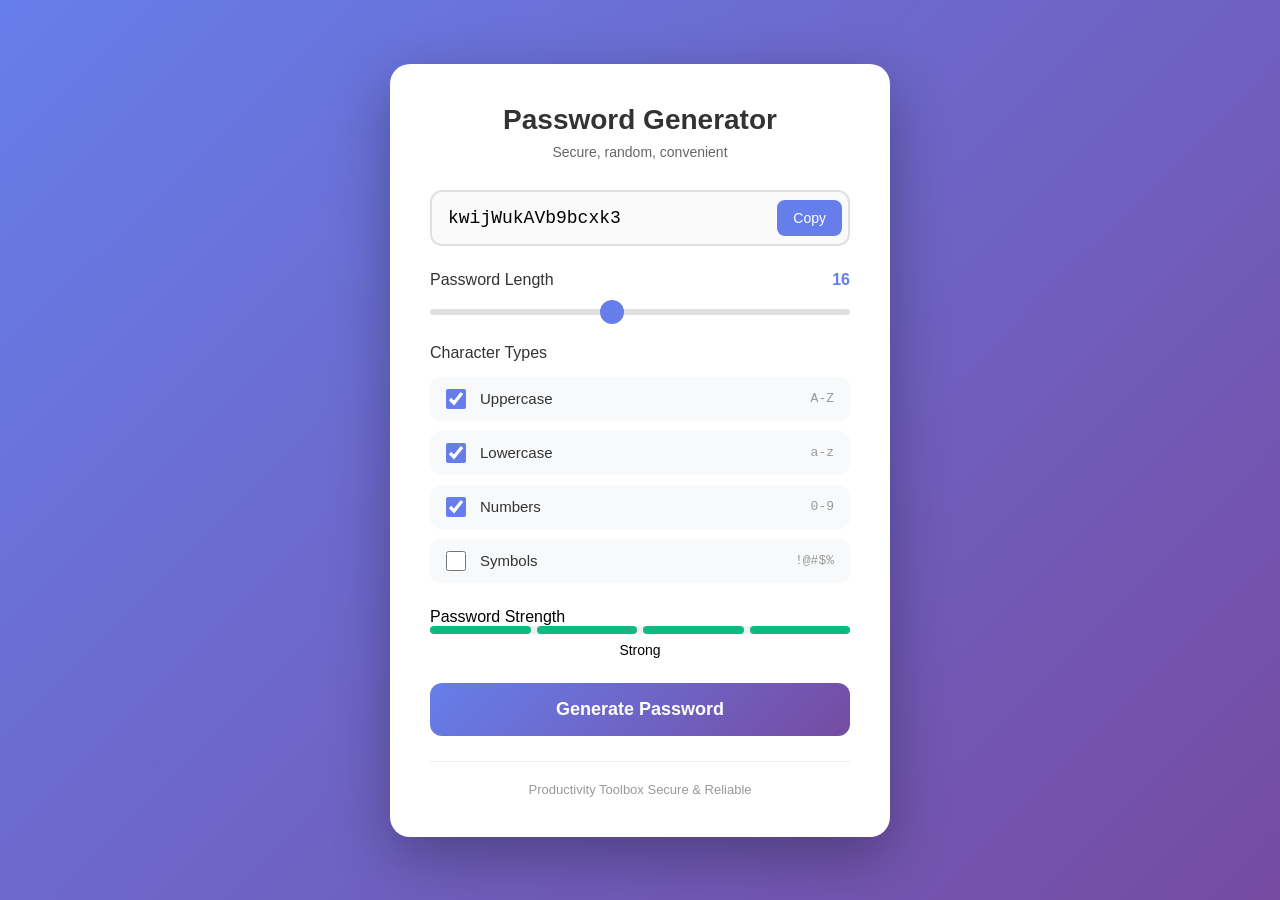
==== index.html @ a3d535d5 "fix: ????????????" ====
<!DOCTYPE html>
<html lang="en">
<head>
    <meta charset="UTF-8">
    <meta name="viewport" content="width=device-width, initial-scale=1.0">
    <title>Password Generator</title>
    <style>
        * { margin: 0; padding: 0; box-sizing: border-box; }
        body { font-family: -apple-system, BlinkMacSystemFont, 'Segoe UI', Roboto, sans-serif; background: linear-gradient(135deg, #667eea 0%, #764ba2 100%); min-height: 100vh; display: flex; justify-content: center; align-items: center; padding: 20px; }
        .container { background: #fff; border-radius: 20px; box-shadow: 0 20px 60px rgba(0,0,0,0.3); padding: 40px; width: 100%; max-width: 500px; }
        .header { text-align: center; margin-bottom: 30px; }
        .header h1 { color: #333; font-size: 28px; font-weight: 600; margin-bottom: 8px; }
        .header p { color: #666; font-size: 14px; }
        .password-display { position: relative; margin-bottom: 25px; }
        .password-input { width: 100%; padding: 16px 60px 16px 16px; font-size: 18px; font-family: 'Courier New', monospace; border: 2px solid #e0e0e0; border-radius: 12px; outline: none; transition: border-color 0.3s; background: #fafafa; }
        .password-input:focus { border-color: #667eea; }
        .copy-btn { position: absolute; right: 8px; top: 50%; transform: translateY(-50%); background: #667eea; color: white; border: none; padding: 10px 16px; border-radius: 8px; cursor: pointer; font-size: 14px; font-weight: 500; transition: background 0.3s; }
        .copy-btn:hover { background: #5a6fd6; }
        .copy-btn.copied { background: #10b981; }
        .length-control { margin-bottom: 25px; }
        .length-label { display: flex; justify-content: space-between; margin-bottom: 12px; color: #333; font-size: 16px; font-weight: 500; }
        .length-value { color: #667eea; font-weight: 600; }
        input[type="range"] { width: 100%; height: 6px; -webkit-appearance: none; appearance: none; background: #e0e0e0; border-radius: 3px; }
        input[type="range"]::-webkit-slider-thumb { -webkit-appearance: none; width: 24px; height: 24px; background: #667eea; border-radius: 50%; cursor: pointer; }
        .options { margin-bottom: 25px; }
        .options-title { color: #333; font-size: 16px; font-weight: 500; margin-bottom: 15px; }
        .option-item { display: flex; align-items: center; padding: 12px 16px; background: #f8f9fa; border-radius: 10px; margin-bottom: 10px; }
        input[type="checkbox"] { width: 20px; height: 20px; accent-color: #667eea; margin-right: 14px; }
        .option-label { color: #333; font-size: 15px; }
        .option-sample { margin-left: auto; color: #999; font-size: 13px; font-family: 'Courier New', monospace; }
        .strength-indicator { margin-bottom: 25px; }
        .strength-bar { display: flex; gap: 6px; height: 8px; background: #f0f0f0; border-radius: 4px; }
        .strength-segment { flex: 1; border-radius: 4px; }
        .strength-segment.weak { background: #ef4444; }
        .strength-segment.medium { background: #f59e0b; }
        .strength-segment.strong { background: #10b981; }
        .strength-text { margin-top: 8px; font-size: 14px; font-weight: 500; text-align: center; }
        .generate-btn { width: 100%; background: linear-gradient(135deg, #667eea 0%, #764ba2 100%); color: white; border: none; padding: 16px; border-radius: 12px; font-size: 18px; font-weight: 600; cursor: pointer; }
        .footer { text-align: center; margin-top: 25px; padding-top: 20px; border-top: 1px solid #eee; color: #999; font-size: 13px; }
    </style>
</head>
<body>
    <div class="container">
        <div class="header"><h1>Password Generator</h1><p>Secure, random, convenient</p></div>
        <div class="password-display"><input type="text" id="passwordOutput" class="password-input" readonly><button id="copyBtn" class="copy-btn">Copy</button></div>
        <div class="length-control"><div class="length-label"><span>Password Length</span><span class="length-value" id="lengthValue">16</span></div><input type="range" id="lengthSlider" min="4" max="32" value="16"></div>
        <div class="options"><div class="options-title">Character Types</div><label class="option-item"><input type="checkbox" id="uppercase" checked><span class="option-label">Uppercase</span><span class="option-sample">A-Z</span></label><label class="option-item"><input type="checkbox" id="lowercase" checked><span class="option-label">Lowercase</span><span class="option-sample">a-z</span></label><label class="option-item"><input type="checkbox" id="numbers" checked><span class="option-label">Numbers</span><span class="option-sample">0-9</span></label><label class="option-item"><input type="checkbox" id="symbols"><span class="option-label">Symbols</span><span class="option-sample">!@#$%</span></label></div>
        <div class="strength-indicator"><span class="strength-label">Password Strength</span><div class="strength-bar"><div class="strength-segment" id="segment1"></div><div class="strength-segment" id="segment2"></div><div class="strength-segment" id="segment3"></div><div class="strength-segment" id="segment4"></div></div><div class="strength-text" id="strengthText">Generate first</div></div>
        <button id="generateBtn" class="generate-btn">Generate Password</button>
        <div class="footer">Productivity Toolbox  Secure & Reliable</div>
    </div>
    <script>
        const output = document.getElementById('passwordOutput');
        const copyBtn = document.getElementById('copyBtn');
        const slider = document.getElementById('lengthSlider');
        const lengthValue = document.getElementById('lengthValue');
        const generateBtn = document.getElementById('generateBtn');
        const uppercase = document.getElementById('uppercase');
        const lowercase = document.getElementById('lowercase');
        const numbers = document.getElementById('numbers');
        const symbols = document.getElementById('symbols');
        const segments = document.querySelectorAll('.strength-segment');
        const strengthText = document.getElementById('strengthText');
        const charsets = { uppercase: 'ABCDEFGHIJKLMNOPQRSTUVWXYZ', lowercase: 'abcdefghijklmnopqrstuvwxyz', numbers: '0123456789', symbols: '!@#$%^&*()_+-=[]{}|;:,.<>?' };
        slider.addEventListener('input', () => lengthValue.textContent = slider.value);
        function generate() {
            const len = parseInt(slider.value);
            let charset = '';
            if (uppercase.checked) charset += charsets.uppercase;
            if (lowercase.checked) charset += charsets.lowercase;
            if (numbers.checked) charset += charsets.numbers;
            if (symbols.checked) charset += charsets.symbols;
            if (!charset) { alert('Select at least one character type'); return; }
            let password = '';
            const array = new Uint32Array(len);
            crypto.getRandomValues(array);
            for (let i = 0; i < len; i++) password += charset[array[i] % charset.length];
            output.value = password;
            updateStrength(password);
        }
        function updateStrength(pwd) {
            let score = 0;
            if (pwd.length >= 8) score++;
            if (pwd.length >= 12) score++;
            if (pwd.length >= 16) score++;
            if (/[a-z]/.test(pwd)) score++;
            if (/[A-Z]/.test(pwd)) score++;
            if (/[0-9]/.test(pwd)) score++;
            if (/[^a-zA-Z0-9]/.test(pwd)) score++;
            const level = score <= 2 ? 'weak' : score <= 4 ? 'medium' : 'strong';
            const text = level.charAt(0).toUpperCase() + level.slice(1);
            segments.forEach((s, i) => { s.className = 'strength-segment'; if ((level === 'weak' && i < 1) || (level === 'medium' && i < 2) || (level === 'strong' && i < 4)) s.classList.add(level); });
            strengthText.textContent = text;
            strengthText.className = `strength-text ${level}`;
        }
        async function copy() {
            if (!output.value) { alert('Generate a password first'); return; }
            try { await navigator.clipboard.writeText(output.value); copyBtn.textContent = 'Copied!'; copyBtn.classList.add('copied'); setTimeout(() => { copyBtn.textContent = 'Copy'; copyBtn.classList.remove('copied'); }, 2000); }
            catch { alert('Copy failed'); }
        }
        generateBtn.addEventListener('click', generate);
        copyBtn.addEventListener('click', copy);
        generate();
    </script>
</body>
</html>
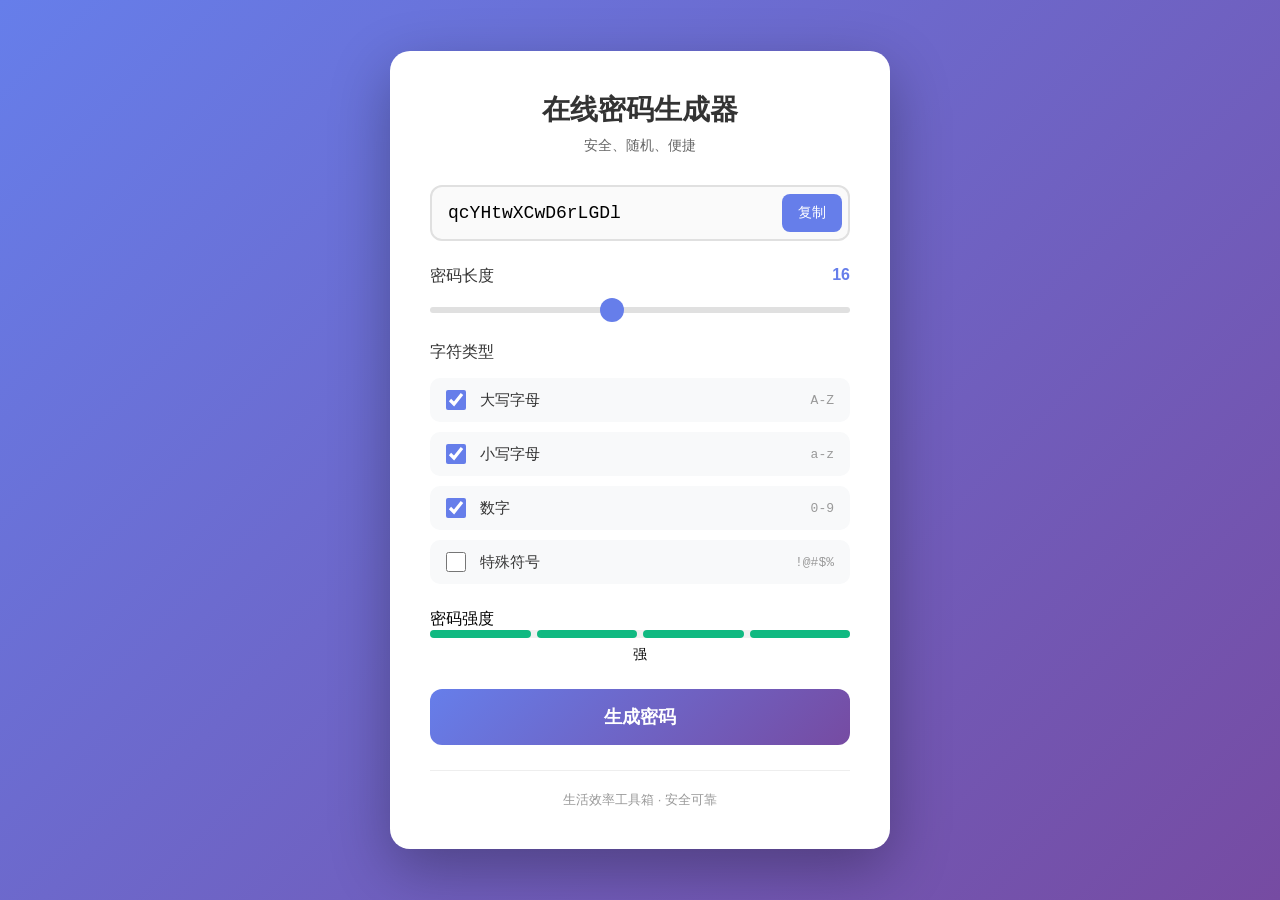
==== commit 3defbf3e: "chore: ????" ====
--- a/index.html
+++ b/index.html
@@ -1,12 +1,12 @@
 <!DOCTYPE html>
-<html lang="en">
+<html lang="zh-CN">
 <head>
     <meta charset="UTF-8">
     <meta name="viewport" content="width=device-width, initial-scale=1.0">
-    <title>Password Generator</title>
+    <title>在线密码生成器</title>
     <style>
         * { margin: 0; padding: 0; box-sizing: border-box; }
-        body { font-family: -apple-system, BlinkMacSystemFont, 'Segoe UI', Roboto, sans-serif; background: linear-gradient(135deg, #667eea 0%, #764ba2 100%); min-height: 100vh; display: flex; justify-content: center; align-items: center; padding: 20px; }
+        body { font-family: -apple-system, BlinkMacSystemFont, 'Segoe UI', Roboto, 'Helvetica Neue', Arial, 'PingFang SC', 'Hiragino Sans GB', 'Microsoft YaHei', sans-serif; background: linear-gradient(135deg, #667eea 0%, #764ba2 100%); min-height: 100vh; display: flex; justify-content: center; align-items: center; padding: 20px; }
         .container { background: #fff; border-radius: 20px; box-shadow: 0 20px 60px rgba(0,0,0,0.3); padding: 40px; width: 100%; max-width: 500px; }
         .header { text-align: center; margin-bottom: 30px; }
         .header h1 { color: #333; font-size: 28px; font-weight: 600; margin-bottom: 8px; }
@@ -41,13 +41,13 @@
 </head>
 <body>
     <div class="container">
-        <div class="header"><h1>Password Generator</h1><p>Secure, random, convenient</p></div>
-        <div class="password-display"><input type="text" id="passwordOutput" class="password-input" readonly><button id="copyBtn" class="copy-btn">Copy</button></div>
-        <div class="length-control"><div class="length-label"><span>Password Length</span><span class="length-value" id="lengthValue">16</span></div><input type="range" id="lengthSlider" min="4" max="32" value="16"></div>
-        <div class="options"><div class="options-title">Character Types</div><label class="option-item"><input type="checkbox" id="uppercase" checked><span class="option-label">Uppercase</span><span class="option-sample">A-Z</span></label><label class="option-item"><input type="checkbox" id="lowercase" checked><span class="option-label">Lowercase</span><span class="option-sample">a-z</span></label><label class="option-item"><input type="checkbox" id="numbers" checked><span class="option-label">Numbers</span><span class="option-sample">0-9</span></label><label class="option-item"><input type="checkbox" id="symbols"><span class="option-label">Symbols</span><span class="option-sample">!@#$%</span></label></div>
-        <div class="strength-indicator"><span class="strength-label">Password Strength</span><div class="strength-bar"><div class="strength-segment" id="segment1"></div><div class="strength-segment" id="segment2"></div><div class="strength-segment" id="segment3"></div><div class="strength-segment" id="segment4"></div></div><div class="strength-text" id="strengthText">Generate first</div></div>
-        <button id="generateBtn" class="generate-btn">Generate Password</button>
-        <div class="footer">Productivity Toolbox  Secure & Reliable</div>
+        <div class="header"><h1>在线密码生成器</h1><p>安全、随机、便捷</p></div>
+        <div class="password-display"><input type="text" id="passwordOutput" class="password-input" readonly><button id="copyBtn" class="copy-btn">复制</button></div>
+        <div class="length-control"><div class="length-label"><span>密码长度</span><span class="length-value" id="lengthValue">16</span></div><input type="range" id="lengthSlider" min="4" max="32" value="16"></div>
+        <div class="options"><div class="options-title">字符类型</div><label class="option-item"><input type="checkbox" id="uppercase" checked><span class="option-label">大写字母</span><span class="option-sample">A-Z</span></label><label class="option-item"><input type="checkbox" id="lowercase" checked><span class="option-label">小写字母</span><span class="option-sample">a-z</span></label><label class="option-item"><input type="checkbox" id="numbers" checked><span class="option-label">数字</span><span class="option-sample">0-9</span></label><label class="option-item"><input type="checkbox" id="symbols"><span class="option-label">特殊符号</span><span class="option-sample">!@#$%</span></label></div>
+        <div class="strength-indicator"><span class="strength-label">密码强度</span><div class="strength-bar"><div class="strength-segment" id="segment1"></div><div class="strength-segment" id="segment2"></div><div class="strength-segment" id="segment3"></div><div class="strength-segment" id="segment4"></div></div><div class="strength-text" id="strengthText">请先生成密码</div></div>
+        <button id="generateBtn" class="generate-btn">生成密码</button>
+        <div class="footer">生活效率工具箱 · 安全可靠</div>
     </div>
     <script>
         const output = document.getElementById('passwordOutput');
@@ -62,6 +62,7 @@
         const segments = document.querySelectorAll('.strength-segment');
         const strengthText = document.getElementById('strengthText');
         const charsets = { uppercase: 'ABCDEFGHIJKLMNOPQRSTUVWXYZ', lowercase: 'abcdefghijklmnopqrstuvwxyz', numbers: '0123456789', symbols: '!@#$%^&*()_+-=[]{}|;:,.<>?' };
+        const strengthLabels = { weak: '弱', medium: '中', strong: '强' };
         slider.addEventListener('input', () => lengthValue.textContent = slider.value);
         function generate() {
             const len = parseInt(slider.value);
@@ -70,7 +71,7 @@
             if (lowercase.checked) charset += charsets.lowercase;
             if (numbers.checked) charset += charsets.numbers;
             if (symbols.checked) charset += charsets.symbols;
-            if (!charset) { alert('Select at least one character type'); return; }
+            if (!charset) { alert('请至少选择一种字符类型'); return; }
             let password = '';
             const array = new Uint32Array(len);
             crypto.getRandomValues(array);
@@ -88,15 +89,15 @@
             if (/[0-9]/.test(pwd)) score++;
             if (/[^a-zA-Z0-9]/.test(pwd)) score++;
             const level = score <= 2 ? 'weak' : score <= 4 ? 'medium' : 'strong';
-            const text = level.charAt(0).toUpperCase() + level.slice(1);
+            const text = strengthLabels[level];
             segments.forEach((s, i) => { s.className = 'strength-segment'; if ((level === 'weak' && i < 1) || (level === 'medium' && i < 2) || (level === 'strong' && i < 4)) s.classList.add(level); });
             strengthText.textContent = text;
             strengthText.className = `strength-text ${level}`;
         }
         async function copy() {
-            if (!output.value) { alert('Generate a password first'); return; }
-            try { await navigator.clipboard.writeText(output.value); copyBtn.textContent = 'Copied!'; copyBtn.classList.add('copied'); setTimeout(() => { copyBtn.textContent = 'Copy'; copyBtn.classList.remove('copied'); }, 2000); }
-            catch { alert('Copy failed'); }
+            if (!output.value) { alert('请先生成密码'); return; }
+            try { await navigator.clipboard.writeText(output.value); copyBtn.textContent = '已复制!'; copyBtn.classList.add('copied'); setTimeout(() => { copyBtn.textContent = '复制'; copyBtn.classList.remove('copied'); }, 2000); }
+            catch { alert('复制失败'); }
         }
         generateBtn.addEventListener('click', generate);
         copyBtn.addEventListener('click', copy);
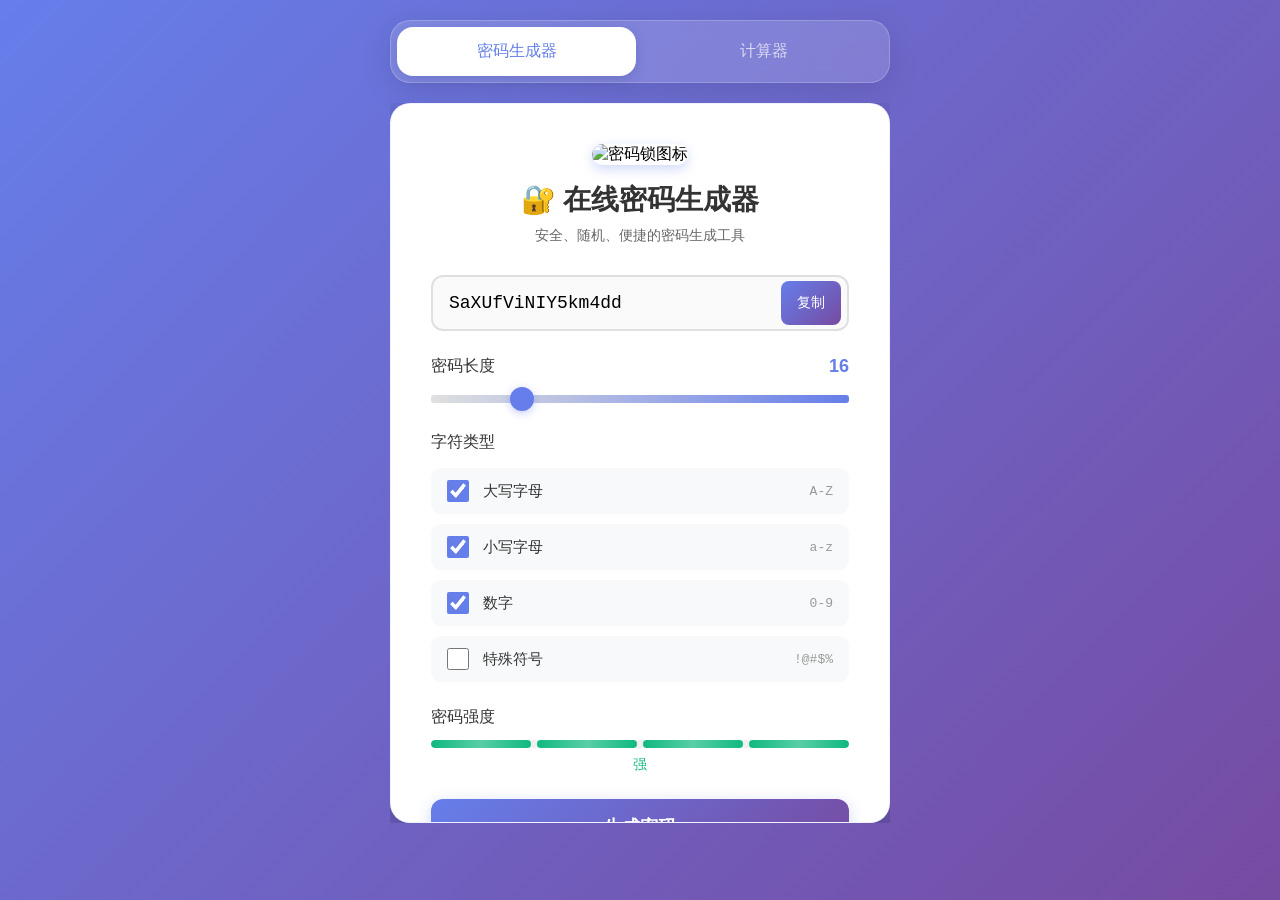
==== commit 58dc178d: "feat: 完成在线密码生成器工具箱开发" ====
--- a/index.html
+++ b/index.html
@@ -3,105 +3,148 @@
 <head>
     <meta charset="UTF-8">
     <meta name="viewport" content="width=device-width, initial-scale=1.0">
-    <title>在线密码生成器</title>
-    <style>
-        * { margin: 0; padding: 0; box-sizing: border-box; }
-        body { font-family: -apple-system, BlinkMacSystemFont, 'Segoe UI', Roboto, 'Helvetica Neue', Arial, 'PingFang SC', 'Hiragino Sans GB', 'Microsoft YaHei', sans-serif; background: linear-gradient(135deg, #667eea 0%, #764ba2 100%); min-height: 100vh; display: flex; justify-content: center; align-items: center; padding: 20px; }
-        .container { background: #fff; border-radius: 20px; box-shadow: 0 20px 60px rgba(0,0,0,0.3); padding: 40px; width: 100%; max-width: 500px; }
-        .header { text-align: center; margin-bottom: 30px; }
-        .header h1 { color: #333; font-size: 28px; font-weight: 600; margin-bottom: 8px; }
-        .header p { color: #666; font-size: 14px; }
-        .password-display { position: relative; margin-bottom: 25px; }
-        .password-input { width: 100%; padding: 16px 60px 16px 16px; font-size: 18px; font-family: 'Courier New', monospace; border: 2px solid #e0e0e0; border-radius: 12px; outline: none; transition: border-color 0.3s; background: #fafafa; }
-        .password-input:focus { border-color: #667eea; }
-        .copy-btn { position: absolute; right: 8px; top: 50%; transform: translateY(-50%); background: #667eea; color: white; border: none; padding: 10px 16px; border-radius: 8px; cursor: pointer; font-size: 14px; font-weight: 500; transition: background 0.3s; }
-        .copy-btn:hover { background: #5a6fd6; }
-        .copy-btn.copied { background: #10b981; }
-        .length-control { margin-bottom: 25px; }
-        .length-label { display: flex; justify-content: space-between; margin-bottom: 12px; color: #333; font-size: 16px; font-weight: 500; }
-        .length-value { color: #667eea; font-weight: 600; }
-        input[type="range"] { width: 100%; height: 6px; -webkit-appearance: none; appearance: none; background: #e0e0e0; border-radius: 3px; }
-        input[type="range"]::-webkit-slider-thumb { -webkit-appearance: none; width: 24px; height: 24px; background: #667eea; border-radius: 50%; cursor: pointer; }
-        .options { margin-bottom: 25px; }
-        .options-title { color: #333; font-size: 16px; font-weight: 500; margin-bottom: 15px; }
-        .option-item { display: flex; align-items: center; padding: 12px 16px; background: #f8f9fa; border-radius: 10px; margin-bottom: 10px; }
-        input[type="checkbox"] { width: 20px; height: 20px; accent-color: #667eea; margin-right: 14px; }
-        .option-label { color: #333; font-size: 15px; }
-        .option-sample { margin-left: auto; color: #999; font-size: 13px; font-family: 'Courier New', monospace; }
-        .strength-indicator { margin-bottom: 25px; }
-        .strength-bar { display: flex; gap: 6px; height: 8px; background: #f0f0f0; border-radius: 4px; }
-        .strength-segment { flex: 1; border-radius: 4px; }
-        .strength-segment.weak { background: #ef4444; }
-        .strength-segment.medium { background: #f59e0b; }
-        .strength-segment.strong { background: #10b981; }
-        .strength-text { margin-top: 8px; font-size: 14px; font-weight: 500; text-align: center; }
-        .generate-btn { width: 100%; background: linear-gradient(135deg, #667eea 0%, #764ba2 100%); color: white; border: none; padding: 16px; border-radius: 12px; font-size: 18px; font-weight: 600; cursor: pointer; }
-        .footer { text-align: center; margin-top: 25px; padding-top: 20px; border-top: 1px solid #eee; color: #999; font-size: 13px; }
-    </style>
+    <title>在线密码生成器工具箱</title>
+    <link rel="stylesheet" href="styles.css">
 </head>
 <body>
-    <div class="container">
-        <div class="header"><h1>在线密码生成器</h1><p>安全、随机、便捷</p></div>
-        <div class="password-display"><input type="text" id="passwordOutput" class="password-input" readonly><button id="copyBtn" class="copy-btn">复制</button></div>
-        <div class="length-control"><div class="length-label"><span>密码长度</span><span class="length-value" id="lengthValue">16</span></div><input type="range" id="lengthSlider" min="4" max="32" value="16"></div>
-        <div class="options"><div class="options-title">字符类型</div><label class="option-item"><input type="checkbox" id="uppercase" checked><span class="option-label">大写字母</span><span class="option-sample">A-Z</span></label><label class="option-item"><input type="checkbox" id="lowercase" checked><span class="option-label">小写字母</span><span class="option-sample">a-z</span></label><label class="option-item"><input type="checkbox" id="numbers" checked><span class="option-label">数字</span><span class="option-sample">0-9</span></label><label class="option-item"><input type="checkbox" id="symbols"><span class="option-label">特殊符号</span><span class="option-sample">!@#$%</span></label></div>
-        <div class="strength-indicator"><span class="strength-label">密码强度</span><div class="strength-bar"><div class="strength-segment" id="segment1"></div><div class="strength-segment" id="segment2"></div><div class="strength-segment" id="segment3"></div><div class="strength-segment" id="segment4"></div></div><div class="strength-text" id="strengthText">请先生成密码</div></div>
-        <button id="generateBtn" class="generate-btn">生成密码</button>
-        <div class="footer">生活效率工具箱 · 安全可靠</div>
+    <div class="app-container">
+        <!-- 顶部标签导航 -->
+        <nav class="tab-nav">
+            <button class="tab-btn active" data-tool="password-generator">
+                密码生成器
+            </button>
+            <button class="tab-btn" data-tool="calculator">
+                计算器
+            </button>
+        </nav>
+
+        <!-- 主容器 -->
+        <main class="tool-container">
+            <!-- 密码生成器工具 -->
+            <section id="password-generator" class="tool-panel active">
+                <div class="header">
+                    <!-- AI 生成的密码锁图标 -->
+                    <img src="https://aka.doubaocdn.com/s/xDOL1wU1Wu" alt="密码锁图标" class="header-icon">
+                    <h1>🔐 在线密码生成器</h1>
+                    <p>安全、随机、便捷的密码生成工具</p>
+                </div>
+
+                <div class="password-display">
+                    <input type="text" id="passwordOutput" class="password-input" readonly placeholder="点击生成密码">
+                    <button id="copyBtn" class="copy-btn">复制</button>
+                </div>
+
+                <div class="length-control">
+                    <div class="length-label">
+                        <span>密码长度</span>
+                        <span class="length-value" id="lengthValue">16</span>
+                    </div>
+                    <input type="range" id="lengthSlider" min="4" max="64" value="16">
+                </div>
+
+                <div class="options">
+                    <div class="options-title">字符类型</div>
+                    <label class="option-item">
+                        <input type="checkbox" id="uppercase" checked>
+                        <span class="option-label">大写字母</span>
+                        <span class="option-sample">A-Z</span>
+                    </label>
+                    <label class="option-item">
+                        <input type="checkbox" id="lowercase" checked>
+                        <span class="option-label">小写字母</span>
+                        <span class="option-sample">a-z</span>
+                    </label>
+                    <label class="option-item">
+                        <input type="checkbox" id="numbers" checked>
+                        <span class="option-label">数字</span>
+                        <span class="option-sample">0-9</span>
+                    </label>
+                    <label class="option-item">
+                        <input type="checkbox" id="symbols">
+                        <span class="option-label">特殊符号</span>
+                        <span class="option-sample">!@#$%</span>
+                    </label>
+                </div>
+
+                <div class="strength-indicator">
+                    <span class="strength-label">密码强度</span>
+                    <div class="strength-bar">
+                        <div class="strength-segment" id="segment1"></div>
+                        <div class="strength-segment" id="segment2"></div>
+                        <div class="strength-segment" id="segment3"></div>
+                        <div class="strength-segment" id="segment4"></div>
+                    </div>
+                    <div class="strength-text" id="strengthText">请先生成密码</div>
+                </div>
+
+                <button id="generateBtn" class="generate-btn">生成密码</button>
+
+                <!-- 密码历史记录区域 -->
+                <div class="password-history">
+                    <div class="history-header">
+                        <span>历史记录</span>
+                        <button id="exportBtn" class="export-btn">导出 JSON</button>
+                    </div>
+                    <div id="historyList" class="history-list"></div>
+                </div>
+
+                <!-- 快捷键提示 -->
+                <div class="shortcut-hints">
+                    <span class="shortcut-label">快捷键</span>
+                    <span class="shortcut-item"><kbd>Ctrl</kbd>+<kbd>G</kbd> 生成</span>
+                    <span class="shortcut-item"><kbd>Ctrl</kbd>+<kbd>Shift</kbd>+<kbd>C</kbd> 复制</span>
+                    <span class="shortcut-item"><kbd>Esc</kbd> 关闭提示</span>
+                </div>
+
+                <div class="footer">
+                    生活效率工具箱 · 安全可靠
+                </div>
+            </section>
+
+            <!-- 计算器工具 -->
+            <section id="calculator" class="tool-panel">
+                <div class="header">
+                    <!-- AI 生成的计算器图标 -->
+                    <img src="https://aka.doubaocdn.com/s/QWHx1wU1Wu" alt="计算器图标" class="header-icon">
+                    <h1>🧮 简易计算器</h1>
+                    <p>快速准确的数学计算工具</p>
+                </div>
+
+                <div class="calculator">
+                    <input type="text" id="calcDisplay" class="calc-display" readonly placeholder="0">
+                    <div class="calc-buttons">
+                        <button class="calc-btn function" data-action="clear">C</button>
+                        <button class="calc-btn function" data-action="backspace">⌫</button>
+                        <button class="calc-btn operator" data-action="operator" data-value="%">%</button>
+                        <button class="calc-btn operator" data-action="operator" data-value="/">÷</button>
+                        <button class="calc-btn number" data-action="number" data-value="7">7</button>
+                        <button class="calc-btn number" data-action="number" data-value="8">8</button>
+                        <button class="calc-btn number" data-action="number" data-value="9">9</button>
+                        <button class="calc-btn operator" data-action="operator" data-value="*">×</button>
+                        <button class="calc-btn number" data-action="number" data-value="4">4</button>
+                        <button class="calc-btn number" data-action="number" data-value="5">5</button>
+                        <button class="calc-btn number" data-action="number" data-value="6">6</button>
+                        <button class="calc-btn operator" data-action="operator" data-value="-">-</button>
+                        <button class="calc-btn number" data-action="number" data-value="1">1</button>
+                        <button class="calc-btn number" data-action="number" data-value="2">2</button>
+                        <button class="calc-btn number" data-action="number" data-value="3">3</button>
+                        <button class="calc-btn operator" data-action="operator" data-value="+">+</button>
+                        <button class="calc-btn number zero" data-action="number" data-value="0">0</button>
+                        <button class="calc-btn number" data-action="decimal" data-value=".">.</button>
+                        <button class="calc-btn equals" data-action="equals">=</button>
+                    </div>
+                </div>
+
+                <div class="footer">
+                    生活效率工具箱 · 安全可靠
+                </div>
+            </section>
+        </main>
     </div>
-    <script>
-        const output = document.getElementById('passwordOutput');
-        const copyBtn = document.getElementById('copyBtn');
-        const slider = document.getElementById('lengthSlider');
-        const lengthValue = document.getElementById('lengthValue');
-        const generateBtn = document.getElementById('generateBtn');
-        const uppercase = document.getElementById('uppercase');
-        const lowercase = document.getElementById('lowercase');
-        const numbers = document.getElementById('numbers');
-        const symbols = document.getElementById('symbols');
-        const segments = document.querySelectorAll('.strength-segment');
-        const strengthText = document.getElementById('strengthText');
-        const charsets = { uppercase: 'ABCDEFGHIJKLMNOPQRSTUVWXYZ', lowercase: 'abcdefghijklmnopqrstuvwxyz', numbers: '0123456789', symbols: '!@#$%^&*()_+-=[]{}|;:,.<>?' };
-        const strengthLabels = { weak: '弱', medium: '中', strong: '强' };
-        slider.addEventListener('input', () => lengthValue.textContent = slider.value);
-        function generate() {
-            const len = parseInt(slider.value);
-            let charset = '';
-            if (uppercase.checked) charset += charsets.uppercase;
-            if (lowercase.checked) charset += charsets.lowercase;
-            if (numbers.checked) charset += charsets.numbers;
-            if (symbols.checked) charset += charsets.symbols;
-            if (!charset) { alert('请至少选择一种字符类型'); return; }
-            let password = '';
-            const array = new Uint32Array(len);
-            crypto.getRandomValues(array);
-            for (let i = 0; i < len; i++) password += charset[array[i] % charset.length];
-            output.value = password;
-            updateStrength(password);
-        }
-        function updateStrength(pwd) {
-            let score = 0;
-            if (pwd.length >= 8) score++;
-            if (pwd.length >= 12) score++;
-            if (pwd.length >= 16) score++;
-            if (/[a-z]/.test(pwd)) score++;
-            if (/[A-Z]/.test(pwd)) score++;
-            if (/[0-9]/.test(pwd)) score++;
-            if (/[^a-zA-Z0-9]/.test(pwd)) score++;
-            const level = score <= 2 ? 'weak' : score <= 4 ? 'medium' : 'strong';
-            const text = strengthLabels[level];
-            segments.forEach((s, i) => { s.className = 'strength-segment'; if ((level === 'weak' && i < 1) || (level === 'medium' && i < 2) || (level === 'strong' && i < 4)) s.classList.add(level); });
-            strengthText.textContent = text;
-            strengthText.className = `strength-text ${level}`;
-        }
-        async function copy() {
-            if (!output.value) { alert('请先生成密码'); return; }
-            try { await navigator.clipboard.writeText(output.value); copyBtn.textContent = '已复制!'; copyBtn.classList.add('copied'); setTimeout(() => { copyBtn.textContent = '复制'; copyBtn.classList.remove('copied'); }, 2000); }
-            catch { alert('复制失败'); }
-        }
-        generateBtn.addEventListener('click', generate);
-        copyBtn.addEventListener('click', copy);
-        generate();
-    </script>
+
+    <!-- Toast 提示容器 -->
+    <div id="toast" class="toast"></div>
+
+    <script src="script.js"></script>
 </body>
-</html>+</html>
--- a/styles.css
+++ b/styles.css
@@ -0,0 +1,1390 @@
+/* ===================================
+   在线密码生成器工具箱 - 样式文件
+   版本：v1.4 - 视觉动效增强版
+   =================================== */
+
+/* ===================================
+   基础重置
+   =================================== */
+* {
+    margin: 0;
+    padding: 0;
+    box-sizing: border-box;
+}
+
+/* 优化触摸选择体验 */
+* {
+    -webkit-tap-highlight-color: transparent;
+    -webkit-touch-callout: none;
+}
+
+/* 禁用文本选择（除了特定元素） */
+.no-select {
+    -webkit-user-select: none;
+    -moz-user-select: none;
+    -ms-user-select: none;
+    user-select: none;
+}
+
+/* ===================================
+   页面背景增强
+   =================================== */
+body {
+    font-family: -apple-system, BlinkMacSystemFont, 'Segoe UI', Roboto, 'Helvetica Neue', Arial, sans-serif;
+    background: linear-gradient(135deg, #667eea 0%, #764ba2 100%);
+    min-height: 100vh;
+    display: flex;
+    justify-content: center;
+    align-items: flex-start;
+    padding: 20px;
+    /* 添加微妙的背景纹理 */
+    background-attachment: fixed;
+}
+
+/* 增强应用容器阴影 */
+.app-container {
+    width: 100%;
+    max-width: 500px;
+    margin: 0 auto;
+}
+
+/* ===================================
+   标签导航样式增强
+   =================================== */
+.tab-nav {
+    display: flex;
+    gap: 8px;
+    margin-bottom: 0;
+    padding: 6px;
+    background: rgba(255, 255, 255, 0.15);
+    backdrop-filter: blur(10px);
+    border-radius: 20px;
+    margin-bottom: 20px;
+    /* 增强玻璃拟态效果 */
+    border: 1px solid rgba(255, 255, 255, 0.2);
+    box-shadow: 0 8px 32px rgba(0, 0, 0, 0.1);
+}
+
+.tab-btn {
+    flex: 1;
+    padding: 14px 20px;
+    border: none;
+    background: transparent;
+    color: rgba(255, 255, 255, 0.7);
+    font-size: 16px;
+    font-weight: 500;
+    cursor: pointer;
+    border-radius: 16px;
+    transition: all 0.3s ease;
+    /* 优化触摸区域 */
+    min-height: 44px;
+}
+
+.tab-btn:hover {
+    background: rgba(255, 255, 255, 0.15);
+    color: rgba(255, 255, 255, 0.95);
+    transform: translateY(-1px);
+}
+
+.tab-btn.active {
+    background: white;
+    color: #667eea;
+    box-shadow: 0 4px 15px rgba(0, 0, 0, 0.1), 0 2px 8px rgba(102, 126, 234, 0.2);
+}
+
+/* ===================================
+   工具容器样式 - 增强版
+   =================================== */
+.tool-container {
+    position: relative;
+    overflow: hidden;
+}
+
+.tool-panel {
+    background: #ffffff;
+    border-radius: 20px;
+    box-shadow: 0 20px 60px rgba(0, 0, 0, 0.3), 0 8px 20px rgba(102, 126, 234, 0.1);
+    padding: 40px;
+    opacity: 0;
+    visibility: hidden;
+    position: absolute;
+    width: 100%;
+    top: 0;
+    left: 0;
+    transform: translateY(10px);
+    transition: opacity 0.3s ease-out, transform 0.3s ease-out, visibility 0.3s;
+    overflow-y: auto;
+    max-height: 80vh;
+    /* 增强视觉层次 */
+    border: 1px solid rgba(102, 126, 234, 0.1);
+}
+
+.tool-panel.active {
+    opacity: 1;
+    visibility: visible;
+    position: relative;
+    transform: translateY(0);
+}
+
+/* 页面切换动画类 - 增强版 */
+.tool-panel.fade-in {
+    animation: fadeIn 0.3s ease-out forwards;
+}
+
+@keyframes fadeIn {
+    from {
+        opacity: 0;
+        transform: translateY(10px);
+    }
+    to {
+        opacity: 1;
+        transform: translateY(0);
+    }
+}
+
+/* 数据变化淡入淡出效果 */
+.fade-in {
+    animation: fadeIn 0.3s ease-out;
+}
+
+/* 密码显示淡入效果 */
+.password-input.fade-in,
+.calc-display.fade-in {
+    animation: fadeIn 0.3s ease-out;
+}
+
+/* ===================================
+   通用头部样式 - 增强版
+   =================================== */
+.header {
+    text-align: center;
+    margin-bottom: 30px;
+}
+
+.header-icon {
+    width: 80px;
+    height: 80px;
+    margin: 0 auto 16px;
+    border-radius: 20px;
+    object-fit: cover;
+    /* 添加图标阴影 */
+    box-shadow: 0 4px 12px rgba(102, 126, 234, 0.3);
+    /* 图标悬浮效果 */
+    transition: transform 0.3s ease, box-shadow 0.3s ease;
+}
+
+.header-icon:hover {
+    transform: scale(1.05) rotate(3deg);
+    box-shadow: 0 8px 24px rgba(102, 126, 234, 0.4);
+}
+
+.header h1 {
+    color: #333;
+    font-size: 28px;
+    font-weight: 600;
+    margin-bottom: 8px;
+}
+
+.header p {
+    color: #666;
+    font-size: 14px;
+}
+
+/* ===================================
+   密码生成器样式
+   =================================== */
+.password-display {
+    position: relative;
+    margin-bottom: 25px;
+}
+
+.password-input {
+    width: 100%;
+    padding: 16px 60px 16px 16px;
+    font-size: 18px;
+    font-family: 'Courier New', monospace;
+    border: 2px solid #e0e0e0;
+    border-radius: 12px;
+    outline: none;
+    transition: border-color 0.3s, box-shadow 0.3s;
+    background: #fafafa;
+}
+
+.password-input:focus {
+    border-color: #667eea;
+    box-shadow: 0 0 0 3px rgba(102, 126, 234, 0.1);
+}
+
+.copy-btn {
+    position: absolute;
+    right: 8px;
+    top: 50%;
+    transform: translateY(-50%);
+    background: linear-gradient(135deg, #667eea 0%, #764ba2 100%);
+    color: white;
+    border: none;
+    padding: 10px 16px;
+    border-radius: 8px;
+    cursor: pointer;
+    font-size: 14px;
+    font-weight: 500;
+    transition: all 0.2s ease;
+    /* 触摸优化 */
+    min-height: 44px;
+    min-width: 60px;
+}
+
+.copy-btn:hover {
+    transform: translateY(-50%) translateY(-2px);
+    box-shadow: 0 8px 25px rgba(102, 126, 234, 0.4);
+}
+
+.copy-btn:active {
+    transform: translateY(-50%) scale(0.95);
+}
+
+.copy-btn.copied {
+    background: #10b981;
+}
+
+.length-control {
+    margin-bottom: 25px;
+}
+
+.length-label {
+    display: flex;
+    justify-content: space-between;
+    margin-bottom: 12px;
+    color: #333;
+    font-size: 16px;
+    font-weight: 500;
+}
+
+.length-value {
+    color: #667eea;
+    font-weight: 600;
+    font-size: 18px;
+}
+
+input[type="range"] {
+    width: 100%;
+    height: 6px;
+    -webkit-appearance: none;
+    appearance: none;
+    background: #e0e0e0;
+    border-radius: 3px;
+    outline: none;
+}
+
+input[type="range"]::-webkit-slider-thumb {
+    -webkit-appearance: none;
+    appearance: none;
+    width: 24px;
+    height: 24px;
+    background: #667eea;
+    border-radius: 50%;
+    cursor: pointer;
+    transition: transform 0.2s;
+}
+
+input[type="range"]::-webkit-slider-thumb:hover {
+    transform: scale(1.1);
+}
+
+input[type="range"]::-moz-range-thumb {
+    width: 24px;
+    height: 24px;
+    background: #667eea;
+    border: none;
+    border-radius: 50%;
+    cursor: pointer;
+}
+
+.options {
+    margin-bottom: 25px;
+}
+
+.options-title {
+    color: #333;
+    font-size: 16px;
+    font-weight: 500;
+    margin-bottom: 15px;
+}
+
+.option-item {
+    display: flex;
+    align-items: center;
+    padding: 12px 16px;
+    background: #f8f9fa;
+    border-radius: 10px;
+    margin-bottom: 10px;
+    transition: background 0.3s;
+}
+
+.option-item:hover {
+    background: #f1f3f4;
+}
+
+.option-item:last-child {
+    margin-bottom: 0;
+}
+
+input[type="checkbox"] {
+    width: 20px;
+    height: 20px;
+    cursor: pointer;
+    accent-color: #667eea;
+    margin-right: 14px;
+}
+
+.option-label {
+    color: #333;
+    font-size: 15px;
+    cursor: pointer;
+}
+
+.option-sample {
+    margin-left: auto;
+    color: #999;
+    font-size: 13px;
+    font-family: 'Courier New', monospace;
+}
+
+.strength-indicator {
+    margin-bottom: 25px;
+}
+
+.strength-label {
+    color: #333;
+    font-size: 16px;
+    font-weight: 500;
+    margin-bottom: 12px;
+    display: block;
+}
+
+.strength-bar {
+    display: flex;
+    gap: 6px;
+    height: 8px;
+    border-radius: 4px;
+    overflow: hidden;
+    background: #f0f0f0;
+}
+
+.strength-segment {
+    flex: 1;
+    border-radius: 4px;
+    transition: background 0.3s;
+}
+
+.strength-segment.weak {
+    background: #ef4444;
+}
+
+.strength-segment.medium {
+    background: #f59e0b;
+}
+
+.strength-segment.strong {
+    background: #10b981;
+}
+
+.strength-text {
+    margin-top: 8px;
+    font-size: 14px;
+    font-weight: 500;
+    text-align: center;
+}
+
+.strength-text.weak {
+    color: #ef4444;
+}
+
+.strength-text.medium {
+    color: #f59e0b;
+}
+
+.strength-text.strong {
+    color: #10b981;
+}
+
+.generate-btn {
+    width: 100%;
+    background: linear-gradient(135deg, #667eea 0%, #764ba2 100%);
+    color: white;
+    border: none;
+    padding: 16px;
+    border-radius: 12px;
+    font-size: 18px;
+    font-weight: 600;
+    cursor: pointer;
+    transition: all 0.2s ease;
+    /* 触摸优化 */
+    min-height: 44px;
+    /* 增强阴影 */
+    box-shadow: 0 4px 15px rgba(102, 126, 234, 0.3);
+    position: relative;
+    overflow: hidden;
+}
+
+.generate-btn::before {
+    content: '';
+    position: absolute;
+    top: 0;
+    left: -100%;
+    width: 100%;
+    height: 100%;
+    background: linear-gradient(90deg, transparent, rgba(255, 255, 255, 0.2), transparent);
+    transition: left 0.5s;
+}
+
+.generate-btn:hover {
+    transform: translateY(-2px);
+    box-shadow: 0 8px 25px rgba(102, 126, 234, 0.4);
+}
+
+.generate-btn:hover::before {
+    left: 100%;
+}
+
+.generate-btn:active {
+    transform: translateY(0) scale(0.98);
+    box-shadow: 0 4px 12px rgba(102, 126, 234, 0.3);
+}
+
+/* ===================================
+   计算器样式
+   =================================== */
+.calculator {
+    margin: 0 auto;
+}
+
+.calc-display {
+    width: 100%;
+    padding: 20px;
+    font-size: 36px;
+    font-family: 'Courier New', monospace;
+    text-align: right;
+    border: 2px solid #e0e0e0;
+    border-radius: 12px;
+    outline: none;
+    margin-bottom: 20px;
+    background: #fafafa;
+    color: #333;
+    transition: border-color 0.3s;
+}
+
+.calc-display:focus {
+    border-color: #667eea;
+}
+
+.calc-buttons {
+    display: grid;
+    grid-template-columns: repeat(4, 1fr);
+    gap: 12px;
+}
+
+.calc-btn {
+    padding: 20px;
+    font-size: 24px;
+    font-weight: 600;
+    border: none;
+    border-radius: 12px;
+    cursor: pointer;
+    transition: all 0.2s ease;
+    background: #f5f5f5;
+    color: #333;
+    /* 触摸优化 */
+    min-height: 44px;
+    /* 增强阴影 */
+    box-shadow: 0 2px 8px rgba(0, 0, 0, 0.1);
+}
+
+.calc-btn:hover {
+    transform: translateY(-2px) scale(1.02);
+    box-shadow: 0 8px 25px rgba(102, 126, 234, 0.3);
+}
+
+.calc-btn:active {
+    transform: scale(0.95);
+    box-shadow: 0 2px 6px rgba(0, 0, 0, 0.1);
+}
+
+.calc-btn.number {
+    background: #ffffff;
+    border: 2px solid #e0e0e0;
+}
+
+.calc-btn.number:hover {
+    background: #f8f9fa;
+    border-color: #667eea;
+    transform: translateY(-2px);
+    box-shadow: 0 4px 12px rgba(102, 126, 234, 0.2);
+}
+
+.calc-btn.operator {
+    background: linear-gradient(135deg, #667eea 0%, #764ba2 100%);
+    color: white;
+    box-shadow: 0 4px 12px rgba(102, 126, 234, 0.3);
+}
+
+.calc-btn.operator:hover {
+    box-shadow: 0 8px 25px rgba(102, 126, 234, 0.4);
+}
+
+.calc-btn.function {
+    background: #f0f0f0;
+    color: #667eea;
+}
+
+.calc-btn.function:hover {
+    background: #e0e0e0;
+    transform: translateY(-2px);
+}
+
+.calc-btn.equals {
+    background: linear-gradient(135deg, #667eea 0%, #764ba2 100%);
+    color: white;
+    box-shadow: 0 4px 12px rgba(102, 126, 234, 0.3);
+}
+
+.calc-btn.equals:hover {
+    box-shadow: 0 8px 25px rgba(102, 126, 234, 0.4);
+}
+
+.calc-btn.zero {
+    grid-column: span 1;
+}
+
+/* ===================================
+   历史记录样式
+   =================================== */
+.calc-history {
+    margin-top: 20px;
+    padding: 16px;
+    background: #f8f9fa;
+    border-radius: 12px;
+}
+
+.history-header {
+    display: flex;
+    justify-content: space-between;
+    align-items: center;
+    margin-bottom: 12px;
+    padding-bottom: 12px;
+    border-bottom: 1px solid #e0e0e0;
+}
+
+.history-header span {
+    font-weight: 600;
+    color: #333;
+    font-size: 16px;
+}
+
+.history-clear {
+    background: transparent;
+    border: none;
+    color: #ef4444;
+    font-size: 13px;
+    cursor: pointer;
+    padding: 6px 12px;
+    border-radius: 6px;
+    transition: background 0.3s;
+}
+
+.history-clear:hover {
+    background: rgba(239, 68, 68, 0.1);
+}
+
+.history-list {
+    display: flex;
+    flex-direction: column;
+    gap: 8px;
+}
+
+.history-empty {
+    text-align: center;
+    color: #999;
+    font-size: 14px;
+    padding: 20px;
+}
+
+.history-item {
+    display: flex;
+    justify-content: space-between;
+    align-items: center;
+    padding: 12px;
+    background: white;
+    border-radius: 8px;
+    cursor: pointer;
+    transition: all 0.2s;
+    border: 1px solid transparent;
+}
+
+.history-item:hover {
+    background: #f0f0f0;
+    border-color: #667eea;
+    transform: translateX(4px);
+}
+
+.history-expression {
+    color: #666;
+    font-size: 14px;
+    font-family: 'Courier New', monospace;
+    flex: 1;
+    margin-right: 12px;
+}
+
+.history-result {
+    color: #667eea;
+    font-weight: 600;
+    font-size: 14px;
+    font-family: 'Courier New', monospace;
+}
+
+/* ===================================
+   页脚样式
+   =================================== */
+.footer {
+    text-align: center;
+    margin-top: 25px;
+    padding-top: 20px;
+    border-top: 1px solid #eee;
+    color: #999;
+    font-size: 13px;
+}
+
+/* ===================================
+   响应式设计 - 增强移动端体验
+   =================================== */
+@media screen and (max-width: 520px) {
+    body {
+        padding: 15px;
+        /* 优化移动端滚动 */
+        -webkit-overflow-scrolling: touch;
+    }
+
+    .app-container {
+        padding: 0;
+    }
+
+    .tool-panel {
+        padding: 30px 25px;
+        border-radius: 16px;
+        /* 移动端优化滚动 */
+        -webkit-overflow-scrolling: touch;
+    }
+
+    .header h1 {
+        font-size: 24px;
+    }
+
+    .header-icon {
+        width: 70px;
+        height: 70px;
+        border-radius: 16px;
+    }
+
+    .password-input {
+        font-size: 16px;
+        padding: 14px 50px 14px 14px;
+    }
+
+    .copy-btn {
+        padding: 8px 14px;
+        font-size: 13px;
+    }
+
+    .calc-display {
+        font-size: 28px;
+        padding: 16px;
+    }
+
+    .calc-btn {
+        padding: 16px;
+        font-size: 20px;
+    }
+    
+    /* 移动端按钮优化 */
+    .generate-btn,
+    .copy-btn,
+    .calc-btn,
+    .tab-btn {
+        min-height: 48px; /* 更大的触摸区域 */
+    }
+}
+
+@media screen and (max-width: 400px) {
+    .tool-panel {
+        padding: 25px 20px;
+        border-radius: 14px;
+    }
+
+    .tab-nav {
+        border-radius: 16px;
+        padding: 5px;
+    }
+
+    .tab-btn {
+        padding: 12px 16px;
+        font-size: 14px;
+        border-radius: 12px;
+    }
+
+    .header h1 {
+        font-size: 22px;
+    }
+
+    .header p {
+        font-size: 13px;
+    }
+
+    .header-icon {
+        width: 60px;
+        height: 60px;
+    }
+
+    .calc-btn {
+        padding: 14px;
+        font-size: 18px;
+    }
+    
+    /* 优化小屏幕按钮 */
+    .generate-btn,
+    .copy-btn,
+    .calc-btn {
+        padding: 14px;
+        font-size: 16px;
+    }
+}
+
+/* ===================================
+   触摸设备优化
+   =================================== */
+@media (hover: none) and (pointer: coarse) {
+    /* 触摸设备禁用悬停效果，改用按下效果 */
+    .tab-btn:hover {
+        background: rgba(255, 255, 255, 0.1);
+        transform: none;
+    }
+    
+    .tab-btn:active {
+        background: rgba(255, 255, 255, 0.25);
+    }
+    
+    button:hover {
+        transform: none;
+    }
+    
+    /* 触摸设备显示反馈 */
+    button:active {
+        transform: scale(0.98);
+    }
+    
+    .generate-btn:active {
+        transform: scale(0.98);
+    }
+    
+    .calc-btn:hover {
+        transform: scale(1);
+    }
+    
+    .calc-btn:active {
+        transform: scale(0.95);
+    }
+}
+
+/* ===================================
+   高对比度模式支持
+   =================================== */
+@media (prefers-contrast: high) {
+    .tool-panel {
+        border: 2px solid #333;
+    }
+    
+    button {
+        border: 2px solid currentColor;
+    }
+}
+
+/* ===================================
+   减少动画偏好支持
+   =================================== */
+@media (prefers-reduced-motion: reduce) {
+    *,
+    *::before,
+    *::after {
+        animation-duration: 0.01ms !important;
+        animation-iteration-count: 1 !important;
+        transition-duration: 0.01ms !important;
+    }
+}
+
+/* ===================================
+   Toast 提示样式 - 完整版
+   =================================== */
+.toast-container {
+    position: fixed;
+    bottom: 20px;
+    left: 50%;
+    transform: translateX(-50%);
+    z-index: 9999;
+    display: flex;
+    flex-direction: column;
+    align-items: center;
+    gap: 10px;
+    pointer-events: none;
+}
+
+.toast {
+    position: fixed;
+    bottom: 20px;
+    left: 50%;
+    transform: translateX(-50%) translateY(100px);
+    background: #10b981;
+    color: white;
+    padding: 14px 28px;
+    border-radius: 12px;
+    font-size: 15px;
+    font-weight: 500;
+    box-shadow: 0 8px 24px rgba(0, 0, 0, 0.2);
+    z-index: 1000;
+    opacity: 0;
+    transition: transform 0.3s cubic-bezier(0.68, -0.55, 0.265, 1.55), opacity 0.3s ease;
+    pointer-events: auto;
+    /* 增强视觉效果 */
+    border: 2px solid rgba(255, 255, 255, 0.2);
+    backdrop-filter: blur(10px);
+    max-width: 90%;
+    text-align: center;
+}
+
+.toast.show {
+    transform: translateX(-50%) translateY(0);
+    opacity: 1;
+}
+
+/* Toast 滑入动画 */
+@keyframes slideIn {
+    from {
+        opacity: 0;
+        transform: translateX(-50%) translateY(100px);
+    }
+    to {
+        opacity: 1;
+        transform: translateX(-50%) translateY(0);
+    }
+}
+
+/* Toast 淡出动画 */
+@keyframes fadeOut {
+    from {
+        opacity: 1;
+    }
+    to {
+        opacity: 0;
+        transform: translateX(-50%) translateY(20px);
+    }
+}
+
+.toast.fade-out {
+    animation: fadeOut 0.3s ease-out forwards;
+}
+
+/* Toast 类型样式 */
+.toast.success {
+    background: linear-gradient(135deg, #10b981 0%, #059669 100%);
+    border-color: rgba(255, 255, 255, 0.3);
+}
+
+.toast.error {
+    background: linear-gradient(135deg, #ef4444 0%, #dc2626 100%);
+    border-color: rgba(255, 255, 255, 0.3);
+}
+
+.toast.info {
+    background: linear-gradient(135deg, #667eea 0%, #764ba2 100%);
+    border-color: rgba(255, 255, 255, 0.3);
+}
+
+/* Toast 图标 */
+.toast::before {
+    content: '✓';
+    display: inline-block;
+    margin-right: 10px;
+    font-size: 18px;
+}
+
+.toast.error::before {
+    content: '✕';
+}
+
+.toast.info::before {
+    content: 'ℹ';
+}
+
+/* ===================================
+   动画和过渡效果 - 增强版
+   =================================== */
+.tool-panel {
+    transition-timing-function: cubic-bezier(0.4, 0, 0.2, 1);
+}
+
+.tab-btn {
+    transition-timing-function: ease;
+}
+
+/* 密码输入框和按钮的加载动画 */
+.password-input,
+.copy-btn,
+.generate-btn {
+    animation: slideIn 0.5s ease-out;
+}
+
+@keyframes slideIn {
+    from {
+        opacity: 0;
+        transform: translateY(10px);
+    }
+    to {
+        opacity: 1;
+        transform: translateY(0);
+    }
+}
+
+/* 计算器按钮网格动画 */
+.calc-buttons {
+    animation: slideIn 0.6s ease-out 0.1s both;
+}
+
+/* 密码强度条动画 */
+.strength-bar {
+    animation: slideIn 0.5s ease-out 0.2s both;
+}
+
+/* 选项列表动画 */
+.options {
+    animation: slideIn 0.5s ease-out 0.15s both;
+}
+
+/* ===================================
+   加载状态提示 - 新增
+   =================================== */
+.loading {
+    animation: pulse 1.5s infinite;
+}
+
+@keyframes pulse {
+    0%, 100% {
+        opacity: 1;
+    }
+    50% {
+        opacity: 0.5;
+    }
+}
+
+/* 按钮加载状态 */
+button.loading {
+    pointer-events: none;
+    position: relative;
+}
+
+button.loading::after {
+    content: '';
+    position: absolute;
+    top: 50%;
+    left: 50%;
+    width: 20px;
+    height: 20px;
+    margin: -10px 0 0 -10px;
+    border: 3px solid rgba(255, 255, 255, 0.3);
+    border-radius: 50%;
+    border-top-color: white;
+    animation: spin 0.8s linear infinite;
+}
+
+@keyframes spin {
+    to {
+        transform: rotate(360deg);
+    }
+}
+
+/* ===================================
+   视觉细节增强 - 新增
+   =================================== */
+
+/* 选项项悬停效果 */
+.option-item {
+    cursor: pointer;
+    position: relative;
+    overflow: hidden;
+}
+
+.option-item::before {
+    content: '';
+    position: absolute;
+    top: 0;
+    left: -100%;
+    width: 100%;
+    height: 100%;
+    background: linear-gradient(90deg, transparent, rgba(102, 126, 234, 0.05), transparent);
+    transition: left 0.3s;
+}
+
+.option-item:hover::before {
+    left: 100%;
+}
+
+/* 滑块增强 */
+input[type="range"] {
+    position: relative;
+    background: linear-gradient(90deg, #e0e0e0, #667eea);
+    border-radius: 3px;
+    height: 8px;
+}
+
+input[type="range"]::-webkit-slider-thumb {
+    box-shadow: 0 2px 8px rgba(102, 126, 234, 0.4);
+}
+
+input[type="range"]::-webkit-slider-thumb:hover {
+    box-shadow: 0 4px 12px rgba(102, 126, 234, 0.6);
+}
+
+/* 强度条渐变效果 */
+.strength-segment {
+    position: relative;
+    overflow: hidden;
+}
+
+.strength-segment::after {
+    content: '';
+    position: absolute;
+    top: 0;
+    left: 0;
+    right: 0;
+    bottom: 0;
+    background: linear-gradient(90deg, transparent, rgba(255, 255, 255, 0.3), transparent);
+    animation: shimmer 2s infinite;
+}
+
+@keyframes shimmer {
+    0% {
+        transform: translateX(-100%);
+    }
+    100% {
+        transform: translateX(100%);
+    }
+}
+
+/* 历史记录项增强 */
+.history-item {
+    position: relative;
+    overflow: hidden;
+}
+
+.history-item::before {
+    content: '';
+    position: absolute;
+    top: 0;
+    left: 0;
+    width: 4px;
+    height: 100%;
+    background: linear-gradient(180deg, #667eea, #764ba2);
+    opacity: 0;
+    transition: opacity 0.3s;
+}
+
+.history-item:hover::before {
+    opacity: 1;
+}
+
+/* 密码输入框聚焦增强 */
+.password-input:focus,
+.calc-display:focus {
+    border-color: #667eea;
+    box-shadow: 0 0 0 3px rgba(102, 126, 234, 0.15), 0 4px 12px rgba(102, 126, 234, 0.1);
+}
+
+/* 复选框增强 */
+input[type="checkbox"] {
+    position: relative;
+    width: 22px;
+    height: 22px;
+    border-radius: 6px;
+}
+
+input[type="checkbox"]:checked {
+    background: linear-gradient(135deg, #667eea 0%, #764ba2 100%);
+    border-color: #667eea;
+}
+
+input[type="checkbox"]:checked::after {
+    content: '✓';
+    position: absolute;
+    top: 50%;
+    left: 50%;
+    transform: translate(-50%, -50%);
+    color: white;
+    font-size: 14px;
+    font-weight: bold;
+}
+
+/* 计算器显示框增强 */
+.calc-display {
+    font-weight: 600;
+    letter-spacing: 1px;
+    background: linear-gradient(135deg, #fafafa 0%, #f5f5f5 100%);
+}
+
+/* 按钮点击涟漪效果 */
+button {
+    position: relative;
+    overflow: hidden;
+}
+
+button::after {
+    content: '';
+    position: absolute;
+    top: 50%;
+    left: 50%;
+    width: 0;
+    height: 0;
+    border-radius: 50%;
+    background: rgba(255, 255, 255, 0.3);
+    transform: translate(-50%, -50%);
+    transition: width 0.3s, height 0.3s;
+}
+
+button:active::after {
+    width: 200px;
+    height: 200px;
+    opacity: 0;
+}
+
+/* ===================================
+   密码历史记录样式
+   =================================== */
+.password-history {
+    margin-top: 25px;
+    padding: 16px;
+    background: #f8f9fa;
+    border-radius: 12px;
+    animation: slideIn 0.5s ease-out 0.3s both;
+}
+
+.password-history .history-header {
+    display: flex;
+    justify-content: space-between;
+    align-items: center;
+    margin-bottom: 12px;
+    padding-bottom: 12px;
+    border-bottom: 1px solid #e0e0e0;
+}
+
+.password-history .history-header span {
+    font-weight: 600;
+    color: #333;
+    font-size: 16px;
+}
+
+.export-btn {
+    background: linear-gradient(135deg, #10b981 0%, #059669 100%);
+    color: white;
+    border: none;
+    padding: 8px 16px;
+    border-radius: 8px;
+    font-size: 13px;
+    font-weight: 500;
+    cursor: pointer;
+    transition: all 0.2s ease;
+    /* 触摸优化 */
+    min-height: 36px;
+    box-shadow: 0 2px 8px rgba(16, 185, 129, 0.3);
+}
+
+.export-btn:hover {
+    transform: translateY(-2px);
+    box-shadow: 0 6px 20px rgba(16, 185, 129, 0.4);
+}
+
+.export-btn:active {
+    transform: scale(0.95);
+}
+
+.password-history .history-list {
+    display: flex;
+    flex-direction: column;
+    gap: 8px;
+    max-height: 300px;
+    overflow-y: auto;
+}
+
+.password-history .history-empty {
+    text-align: center;
+    color: #999;
+    font-size: 14px;
+    padding: 20px;
+}
+
+.password-history .history-item {
+    display: flex;
+    justify-content: space-between;
+    align-items: center;
+    padding: 12px;
+    background: white;
+    border-radius: 8px;
+    cursor: pointer;
+    transition: all 0.2s;
+    border: 1px solid transparent;
+    position: relative;
+    overflow: hidden;
+}
+
+.password-history .history-item:hover {
+    background: #f0f0f0;
+    border-color: #667eea;
+    transform: translateX(4px);
+}
+
+.password-history .history-item::before {
+    content: '';
+    position: absolute;
+    top: 0;
+    left: 0;
+    width: 4px;
+    height: 100%;
+    background: linear-gradient(180deg, #667eea, #764ba2);
+    opacity: 0;
+    transition: opacity 0.3s;
+}
+
+.password-history .history-item:hover::before {
+    opacity: 1;
+}
+
+.password-history .history-password {
+    color: #333;
+    font-size: 15px;
+    font-family: 'Courier New', monospace;
+    font-weight: 500;
+    flex: 1;
+}
+
+.password-history .history-meta {
+    display: flex;
+    align-items: center;
+    gap: 10px;
+    margin-left: 12px;
+}
+
+.password-history .history-strength {
+    padding: 4px 10px;
+    border-radius: 6px;
+    font-size: 12px;
+    font-weight: 600;
+}
+
+.password-history .history-strength.weak {
+    background: rgba(239, 68, 68, 0.1);
+    color: #ef4444;
+}
+
+.password-history .history-strength.medium {
+    background: rgba(245, 158, 11, 0.1);
+    color: #f59e0b;
+}
+
+.password-history .history-strength.strong {
+    background: rgba(16, 185, 129, 0.1);
+    color: #10b981;
+}
+
+.password-history .history-time {
+    color: #999;
+    font-size: 12px;
+}
+
+/* ===================================
+   快捷键提示样式
+   =================================== */
+.shortcut-hints {
+    display: flex;
+    justify-content: center;
+    align-items: center;
+    gap: 12px;
+    margin-top: 20px;
+    padding: 12px 16px;
+    background: rgba(102, 126, 234, 0.05);
+    border-radius: 8px;
+    flex-wrap: wrap;
+    animation: slideIn 0.5s ease-out 0.4s both;
+}
+
+.shortcut-label {
+    font-weight: 600;
+    color: #667eea;
+    font-size: 13px;
+}
+
+.shortcut-item {
+    font-size: 12px;
+    color: #666;
+    display: flex;
+    align-items: center;
+    gap: 4px;
+}
+
+.shortcut-item kbd {
+    background: white;
+    border: 1px solid #ddd;
+    border-radius: 4px;
+    padding: 2px 6px;
+    font-size: 11px;
+    font-family: 'Courier New', monospace;
+    color: #333;
+    box-shadow: 0 1px 2px rgba(0, 0, 0, 0.1);
+    display: inline-block;
+}
+
+/* ===================================
+   响应式 - 历史记录和快捷键
+   =================================== */
+@media screen and (max-width: 520px) {
+    .password-history {
+        padding: 12px;
+        margin-top: 20px;
+    }
+    
+    .password-history .history-header {
+        flex-direction: column;
+        align-items: flex-start;
+        gap: 10px;
+    }
+    
+    .export-btn {
+        width: 100%;
+    }
+    
+    .password-history .history-item {
+        flex-direction: column;
+        align-items: flex-start;
+        gap: 8px;
+    }
+    
+    .password-history .history-meta {
+        margin-left: 0;
+        width: 100%;
+        justify-content: space-between;
+    }
+    
+    .shortcut-hints {
+        flex-direction: column;
+        align-items: flex-start;
+        gap: 8px;
+    }
+    
+    .shortcut-item {
+        font-size: 11px;
+    }
+}
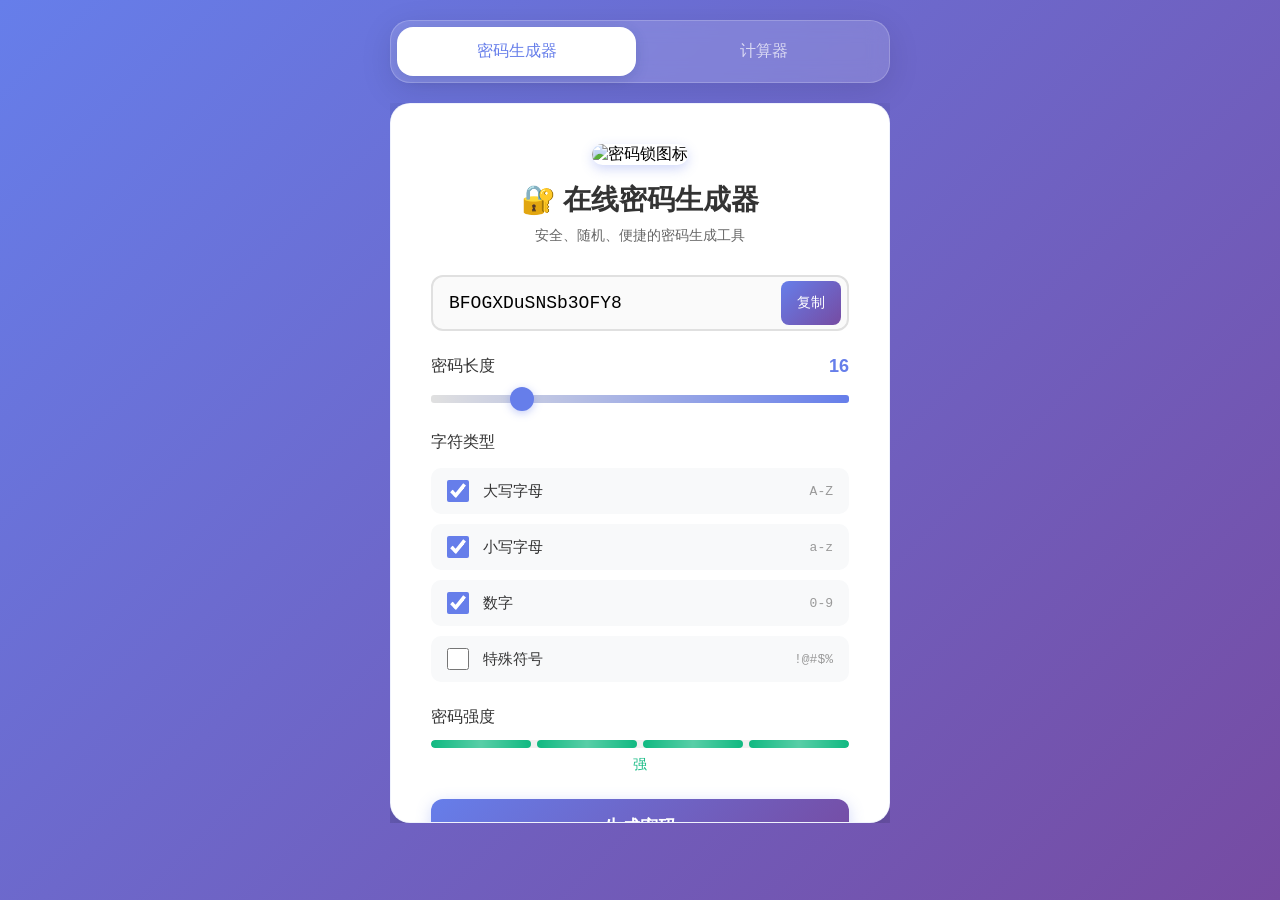
==== commit 10534218: "feat: 更新更精美的AI生成图标" ====
--- a/index.html
+++ b/index.html
@@ -24,7 +24,7 @@
             <section id="password-generator" class="tool-panel active">
                 <div class="header">
                     <!-- AI 生成的密码锁图标 -->
-                    <img src="https://aka.doubaocdn.com/s/xDOL1wU1Wu" alt="密码锁图标" class="header-icon">
+                    <img src="https://trae-api-cn.mchost.guru/api/ide/v1/text_to_image?prompt=modern%20security%20lock%20icon%20with%20shield%20gradient%20blue%20purple%20minimal%20design%203D%20render&image_size=square" alt="密码锁图标" class="header-icon">
                     <h1>🔐 在线密码生成器</h1>
                     <p>安全、随机、便捷的密码生成工具</p>
                 </div>
@@ -105,7 +105,7 @@
             <section id="calculator" class="tool-panel">
                 <div class="header">
                     <!-- AI 生成的计算器图标 -->
-                    <img src="https://aka.doubaocdn.com/s/QWHx1wU1Wu" alt="计算器图标" class="header-icon">
+                    <img src="https://trae-api-cn.mchost.guru/api/ide/v1/text_to_image?prompt=modern%20calculator%20icon%20gradient%20blue%20purple%20minimal%20design%203D%20render%20mathematics%20math&image_size=square" alt="计算器图标" class="header-icon">
                     <h1>🧮 简易计算器</h1>
                     <p>快速准确的数学计算工具</p>
                 </div>
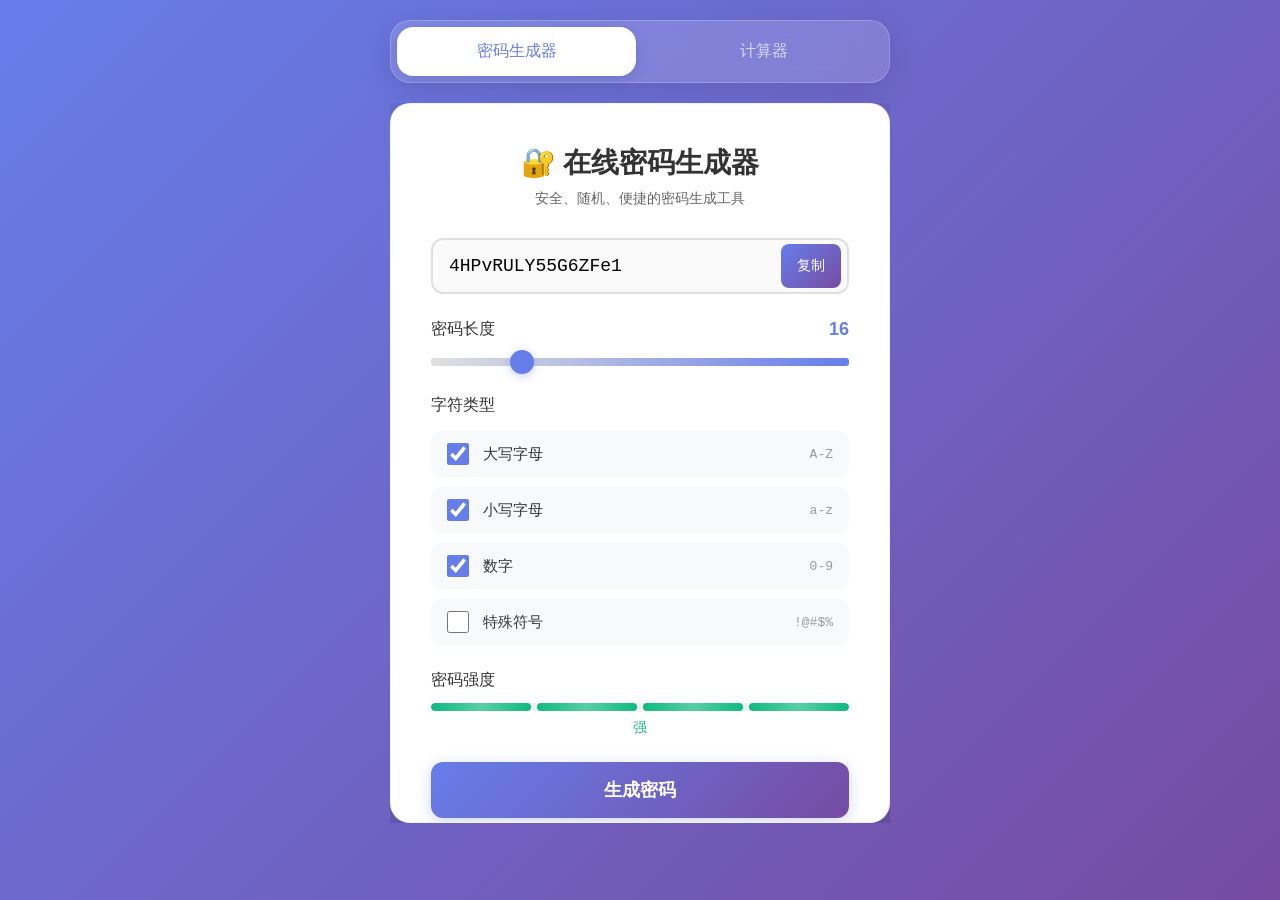
==== commit 27298abf: "style: 移除装饰图标，保持简洁设计" ====
--- a/index.html
+++ b/index.html
@@ -23,8 +23,6 @@
             <!-- 密码生成器工具 -->
             <section id="password-generator" class="tool-panel active">
                 <div class="header">
-                    <!-- AI 生成的密码锁图标 -->
-                    <img src="https://trae-api-cn.mchost.guru/api/ide/v1/text_to_image?prompt=modern%20security%20lock%20icon%20with%20shield%20gradient%20blue%20purple%20minimal%20design%203D%20render&image_size=square" alt="密码锁图标" class="header-icon">
                     <h1>🔐 在线密码生成器</h1>
                     <p>安全、随机、便捷的密码生成工具</p>
                 </div>
@@ -104,8 +102,6 @@
             <!-- 计算器工具 -->
             <section id="calculator" class="tool-panel">
                 <div class="header">
-                    <!-- AI 生成的计算器图标 -->
-                    <img src="https://trae-api-cn.mchost.guru/api/ide/v1/text_to_image?prompt=modern%20calculator%20icon%20gradient%20blue%20purple%20minimal%20design%203D%20render%20mathematics%20math&image_size=square" alt="计算器图标" class="header-icon">
                     <h1>🧮 简易计算器</h1>
                     <p>快速准确的数学计算工具</p>
                 </div>
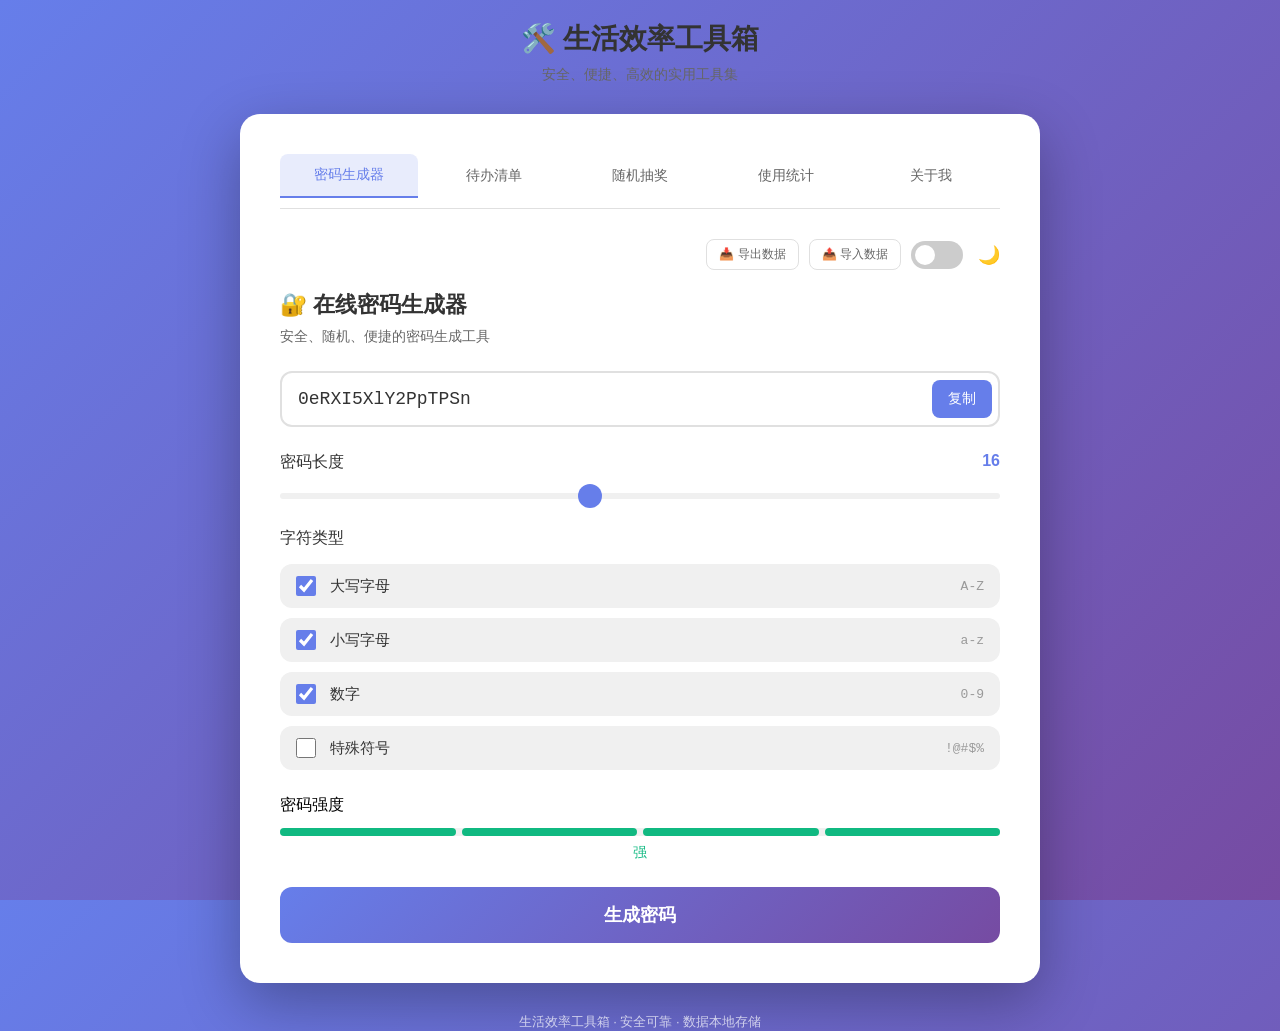
==== commit 174d5aa7: "Deploy project to GitHub Pages" ====
--- a/index.html
+++ b/index.html
@@ -4,143 +4,221 @@
     <meta charset="UTF-8">
     <meta name="viewport" content="width=device-width, initial-scale=1.0">
     <title>在线密码生成器工具箱</title>
-    <link rel="stylesheet" href="styles.css">
+    <link rel="stylesheet" href="css/global.css">
+    <link rel="stylesheet" href="css/tools.css">
 </head>
 <body>
-    <div class="app-container">
-        <!-- 顶部标签导航 -->
-        <nav class="tab-nav">
-            <button class="tab-btn active" data-tool="password-generator">
-                密码生成器
-            </button>
-            <button class="tab-btn" data-tool="calculator">
-                计算器
-            </button>
-        </nav>
-
-        <!-- 主容器 -->
-        <main class="tool-container">
-            <!-- 密码生成器工具 -->
-            <section id="password-generator" class="tool-panel active">
-                <div class="header">
-                    <h1>🔐 在线密码生成器</h1>
-                    <p>安全、随机、便捷的密码生成工具</p>
-                </div>
-
-                <div class="password-display">
-                    <input type="text" id="passwordOutput" class="password-input" readonly placeholder="点击生成密码">
-                    <button id="copyBtn" class="copy-btn">复制</button>
-                </div>
-
-                <div class="length-control">
-                    <div class="length-label">
-                        <span>密码长度</span>
-                        <span class="length-value" id="lengthValue">16</span>
-                    </div>
-                    <input type="range" id="lengthSlider" min="4" max="64" value="16">
-                </div>
-
-                <div class="options">
-                    <div class="options-title">字符类型</div>
-                    <label class="option-item">
-                        <input type="checkbox" id="uppercase" checked>
-                        <span class="option-label">大写字母</span>
-                        <span class="option-sample">A-Z</span>
-                    </label>
-                    <label class="option-item">
-                        <input type="checkbox" id="lowercase" checked>
-                        <span class="option-label">小写字母</span>
-                        <span class="option-sample">a-z</span>
-                    </label>
-                    <label class="option-item">
-                        <input type="checkbox" id="numbers" checked>
-                        <span class="option-label">数字</span>
-                        <span class="option-sample">0-9</span>
-                    </label>
-                    <label class="option-item">
-                        <input type="checkbox" id="symbols">
-                        <span class="option-label">特殊符号</span>
-                        <span class="option-sample">!@#$%</span>
-                    </label>
-                </div>
-
-                <div class="strength-indicator">
-                    <span class="strength-label">密码强度</span>
-                    <div class="strength-bar">
-                        <div class="strength-segment" id="segment1"></div>
-                        <div class="strength-segment" id="segment2"></div>
-                        <div class="strength-segment" id="segment3"></div>
-                        <div class="strength-segment" id="segment4"></div>
-                    </div>
-                    <div class="strength-text" id="strengthText">请先生成密码</div>
-                </div>
-
-                <button id="generateBtn" class="generate-btn">生成密码</button>
-
-                <!-- 密码历史记录区域 -->
-                <div class="password-history">
-                    <div class="history-header">
-                        <span>历史记录</span>
-                        <button id="exportBtn" class="export-btn">导出 JSON</button>
-                    </div>
-                    <div id="historyList" class="history-list"></div>
-                </div>
-
-                <!-- 快捷键提示 -->
-                <div class="shortcut-hints">
-                    <span class="shortcut-label">快捷键</span>
-                    <span class="shortcut-item"><kbd>Ctrl</kbd>+<kbd>G</kbd> 生成</span>
-                    <span class="shortcut-item"><kbd>Ctrl</kbd>+<kbd>Shift</kbd>+<kbd>C</kbd> 复制</span>
-                    <span class="shortcut-item"><kbd>Esc</kbd> 关闭提示</span>
-                </div>
-
-                <div class="footer">
-                    生活效率工具箱 · 安全可靠
-                </div>
-            </section>
-
-            <!-- 计算器工具 -->
-            <section id="calculator" class="tool-panel">
-                <div class="header">
-                    <h1>🧮 简易计算器</h1>
-                    <p>快速准确的数学计算工具</p>
-                </div>
-
-                <div class="calculator">
-                    <input type="text" id="calcDisplay" class="calc-display" readonly placeholder="0">
-                    <div class="calc-buttons">
-                        <button class="calc-btn function" data-action="clear">C</button>
-                        <button class="calc-btn function" data-action="backspace">⌫</button>
-                        <button class="calc-btn operator" data-action="operator" data-value="%">%</button>
-                        <button class="calc-btn operator" data-action="operator" data-value="/">÷</button>
-                        <button class="calc-btn number" data-action="number" data-value="7">7</button>
-                        <button class="calc-btn number" data-action="number" data-value="8">8</button>
-                        <button class="calc-btn number" data-action="number" data-value="9">9</button>
-                        <button class="calc-btn operator" data-action="operator" data-value="*">×</button>
-                        <button class="calc-btn number" data-action="number" data-value="4">4</button>
-                        <button class="calc-btn number" data-action="number" data-value="5">5</button>
-                        <button class="calc-btn number" data-action="number" data-value="6">6</button>
-                        <button class="calc-btn operator" data-action="operator" data-value="-">-</button>
-                        <button class="calc-btn number" data-action="number" data-value="1">1</button>
-                        <button class="calc-btn number" data-action="number" data-value="2">2</button>
-                        <button class="calc-btn number" data-action="number" data-value="3">3</button>
-                        <button class="calc-btn operator" data-action="operator" data-value="+">+</button>
-                        <button class="calc-btn number zero" data-action="number" data-value="0">0</button>
-                        <button class="calc-btn number" data-action="decimal" data-value=".">.</button>
-                        <button class="calc-btn equals" data-action="equals">=</button>
-                    </div>
-                </div>
-
-                <div class="footer">
-                    生活效率工具箱 · 安全可靠
-                </div>
-            </section>
-        </main>
+    <div id="app">
+        <div class="header">
+            <h1>🛠️ 生活效率工具箱</h1>
+            <p>安全、便捷、高效的实用工具集</p>
+        </div>
+
+        <div class="container">
+            <div class="nav-tabs">
+                <button class="nav-tab active" data-target="password-tab">密码生成器</button>
+                <button class="nav-tab" data-target="todo-tab">待办清单</button>
+                <button class="nav-tab" data-target="lottery-tab">随机抽奖</button>
+                <button class="nav-tab" data-target="stats-tab">使用统计</button>
+                <button class="nav-tab" data-target="about-tab">关于我</button>
+            </div>
+
+            <div class="header-actions">
+                <button class="btn-secondary btn-sm" id="exportBtn">📥 导出数据</button>
+                <button class="btn-secondary btn-sm" id="importBtn">📤 导入数据</button>
+                <label class="toggle-switch" title="切换主题">
+                    <input type="checkbox" id="themeToggle">
+                    <span class="toggle-slider"></span>
+                </label>
+                <span id="themeIcon" class="theme-icon">🌙</span>
+                <input type="file" id="importInput" accept=".json" style="display: none;">
+            </div>
+
+            <div id="password-tab" class="tab-content active">
+                <div class="tool-section">
+                    <h2 class="tool-title">🔐 在线密码生成器</h2>
+                    <p class="tool-desc">安全、随机、便捷的密码生成工具</p>
+                    
+                    <div class="password-display">
+                        <input type="text" id="passwordOutput" class="password-input" readonly>
+                        <button id="copyBtn" class="copy-btn">复制</button>
+                    </div>
+                    
+                    <div class="length-control">
+                        <div class="length-label">
+                            <span>密码长度</span>
+                            <span class="length-value" id="lengthValue">16</span>
+                        </div>
+                        <input type="range" id="lengthSlider" min="4" max="32" value="16">
+                    </div>
+                    
+                    <div class="options">
+                        <div class="options-title">字符类型</div>
+                        <label class="option-item">
+                            <input type="checkbox" id="uppercase" checked>
+                            <span class="option-label">大写字母</span>
+                            <span class="option-sample">A-Z</span>
+                        </label>
+                        <label class="option-item">
+                            <input type="checkbox" id="lowercase" checked>
+                            <span class="option-label">小写字母</span>
+                            <span class="option-sample">a-z</span>
+                        </label>
+                        <label class="option-item">
+                            <input type="checkbox" id="numbers" checked>
+                            <span class="option-label">数字</span>
+                            <span class="option-sample">0-9</span>
+                        </label>
+                        <label class="option-item">
+                            <input type="checkbox" id="symbols">
+                            <span class="option-label">特殊符号</span>
+                            <span class="option-sample">!@#$%</span>
+                        </label>
+                    </div>
+                    
+                    <div class="strength-indicator">
+                        <span class="strength-label">密码强度</span>
+                        <div class="strength-bar">
+                            <div class="strength-segment" id="segment1"></div>
+                            <div class="strength-segment" id="segment2"></div>
+                            <div class="strength-segment" id="segment3"></div>
+                            <div class="strength-segment" id="segment4"></div>
+                        </div>
+                        <div class="strength-text" id="strengthText">请先生成密码</div>
+                    </div>
+                    
+                    <button id="generateBtn" class="btn-primary">生成密码</button>
+                </div>
+            </div>
+
+            <div id="todo-tab" class="tab-content">
+                <div class="tool-section">
+                    <h2 class="tool-title">📝 待办清单</h2>
+                    <p class="tool-desc">高效管理您的日常任务</p>
+                    
+                    <div class="todo-header">
+                        <div class="todo-input-group">
+                            <input type="text" id="todoInput" class="input-field" placeholder="添加新任务...">
+                            <button id="addTodoBtn" class="btn-primary add-btn">添加</button>
+                        </div>
+                    </div>
+                    
+                    <div class="todo-filters">
+                        <button id="filterAll" class="filter-btn active">全部</button>
+                        <button id="filterActive" class="filter-btn">待完成</button>
+                        <button id="filterCompleted" class="filter-btn">已完成</button>
+                        <button id="clearCompletedBtn" class="filter-btn clear-btn">清除已完成</button>
+                    </div>
+                    
+                    <div class="todo-count">
+                        还剩 <span id="todoCount">0</span> 个任务待完成
+                    </div>
+                    
+                    <div id="todoList" class="todo-list"></div>
+                </div>
+            </div>
+
+            <div id="lottery-tab" class="tab-content">
+                <div class="tool-section">
+                    <h2 class="tool-title">🎲 随机抽奖</h2>
+                    <p class="tool-desc">公平公正的随机抽取工具</p>
+                    
+                    <div class="lottery-input-group">
+                        <input type="text" id="lotteryName" class="input-field" placeholder="输入参与者姓名...">
+                        <button id="addLotteryBtn" class="btn-primary add-btn">添加</button>
+                    </div>
+                    
+                    <div id="lotteryResult" class="lottery-result">
+                        <div class="result-label">🎉 中奖者</div>
+                        <div id="winnerName" class="winner-name">---</div>
+                    </div>
+                    
+                    <div id="lotteryList" class="lottery-list"></div>
+                    
+                    <button id="drawBtn" class="btn-primary lottery-draw-btn">开始抽奖</button>
+                </div>
+            </div>
+
+            <div id="stats-tab" class="tab-content">
+                <div class="tool-section">
+                    <h2 class="tool-title">📊 使用统计</h2>
+                    <p class="tool-desc">您的工具使用数据概览</p>
+                    
+                    <div class="stats-grid">
+                        <div class="stat-card">
+                            <div class="stat-icon">🔐</div>
+                            <div class="stat-value" id="statPassword">0</div>
+                            <div class="stat-label">密码生成次数</div>
+                        </div>
+                        <div class="stat-card">
+                            <div class="stat-icon">📝</div>
+                            <div class="stat-value" id="statTodo">0</div>
+                            <div class="stat-label">待办任务总数</div>
+                        </div>
+                        <div class="stat-card">
+                            <div class="stat-icon">✅</div>
+                            <div class="stat-value" id="statTodoRate">0%</div>
+                            <div class="stat-label">完成率</div>
+                        </div>
+                        <div class="stat-card">
+                            <div class="stat-icon">🎲</div>
+                            <div class="stat-value" id="statLottery">0</div>
+                            <div class="stat-label">抽奖次数</div>
+                        </div>
+                        <div class="stat-card highlight">
+                            <div class="stat-icon">📈</div>
+                            <div class="stat-value" id="statTotal">0</div>
+                            <div class="stat-label">总使用次数</div>
+                        </div>
+                        <div class="stat-card">
+                            <div class="stat-icon">🛠️</div>
+                            <div class="stat-value">3</div>
+                            <div class="stat-label">工具数量</div>
+                        </div>
+                    </div>
+                    
+                    <div class="stats-tips">
+                        <h3>💡 使用提示</h3>
+                        <ul>
+                            <li>点击导航栏切换不同工具</li>
+                            <li>所有数据自动保存到本地存储</li>
+                            <li>使用导出功能备份您的数据</li>
+                            <li>支持深色/浅色模式切换</li>
+                        </ul>
+                    </div>
+                </div>
+            </div>
+
+            <div id="about-tab" class="tab-content">
+                <div class="tool-section about-section">
+                    <h2 class="tool-title">📄 个人简历</h2>
+                    <p class="tool-desc">点击下方查看或下载完整简历</p>
+                    
+                    <div class="pdf-container">
+                        <iframe src="简历.pdf" class="pdf-iframe" title="个人简历PDF"></iframe>
+                    </div>
+                    
+                    <div class="pdf-actions">
+                        <a href="简历.pdf" download class="btn-primary download-pdf-btn">📥 下载简历PDF</a>
+                        <a href="简历.pdf" target="_blank" class="btn-secondary btn-sm">🔗 新窗口打开</a>
+                    </div>
+                    
+                    <div class="about-footer">
+                        <p>感谢访问我的工具箱！如有问题或建议，欢迎联系我。</p>
+                    </div>
+                </div>
+            </div>
+        </div>
+
+        <div class="footer">
+            <p>生活效率工具箱 · 安全可靠 · 数据本地存储</p>
+        </div>
     </div>
 
-    <!-- Toast 提示容器 -->
-    <div id="toast" class="toast"></div>
-
-    <script src="script.js"></script>
+    <script src="js/storage.js"></script>
+    <script src="js/password.js"></script>
+    <script src="js/todo.js"></script>
+    <script src="js/lottery.js"></script>
+    <script src="js/main.js"></script>
 </body>
-</html>
+</html>
--- a/css/global.css
+++ b/css/global.css
@@ -0,0 +1,260 @@
+:root {
+    --primary-color: #667eea;
+    --primary-dark: #764ba2;
+    --bg-gradient-start: #667eea;
+    --bg-gradient-end: #764ba2;
+    --bg-color: #ffffff;
+    --card-bg: #ffffff;
+    --text-primary: #333333;
+    --text-secondary: #666666;
+    --text-muted: #999999;
+    --border-color: #e0e0e0;
+    --border-light: #f0f0f0;
+    --success-color: #10b981;
+    --warning-color: #f59e0b;
+    --danger-color: #ef4444;
+    --shadow: 0 20px 60px rgba(0, 0, 0, 0.3);
+    --shadow-light: 0 4px 12px rgba(0, 0, 0, 0.1);
+    --radius-sm: 8px;
+    --radius-md: 12px;
+    --radius-lg: 20px;
+    --font-family: -apple-system, BlinkMacSystemFont, 'Segoe UI', Roboto, 'Helvetica Neue', Arial, 'PingFang SC', 'Hiragino Sans GB', 'Microsoft YaHei', sans-serif;
+}
+
+[data-theme="dark"] {
+    --bg-gradient-start: #1a1a2e;
+    --bg-gradient-end: #16213e;
+    --bg-color: #0f0f1a;
+    --card-bg: #1a1a2e;
+    --text-primary: #ffffff;
+    --text-secondary: #b0b0b0;
+    --text-muted: #666666;
+    --border-color: #333333;
+    --border-light: #222222;
+    --shadow: 0 20px 60px rgba(0, 0, 0, 0.5);
+    --shadow-light: 0 4px 12px rgba(0, 0, 0, 0.3);
+}
+
+* {
+    margin: 0;
+    padding: 0;
+    box-sizing: border-box;
+}
+
+html, body {
+    height: 100%;
+    font-family: var(--font-family);
+}
+
+body {
+    background: linear-gradient(135deg, var(--bg-gradient-start) 0%, var(--bg-gradient-end) 100%);
+    min-height: 100vh;
+    padding: 20px;
+    transition: background 0.3s ease;
+}
+
+#app {
+    max-width: 800px;
+    margin: 0 auto;
+}
+
+.header {
+    text-align: center;
+    margin-bottom: 30px;
+}
+
+.header h1 {
+    color: var(--text-primary);
+    font-size: 28px;
+    font-weight: 600;
+    margin-bottom: 8px;
+    transition: color 0.3s ease;
+}
+
+.header p {
+    color: var(--text-secondary);
+    font-size: 14px;
+    transition: color 0.3s ease;
+}
+
+.container {
+    background: var(--card-bg);
+    border-radius: var(--radius-lg);
+    box-shadow: var(--shadow);
+    padding: 40px;
+    transition: background 0.3s ease, box-shadow 0.3s ease;
+}
+
+.nav-tabs {
+    display: flex;
+    gap: 8px;
+    margin-bottom: 30px;
+    overflow-x: auto;
+    padding-bottom: 10px;
+    border-bottom: 1px solid var(--border-color);
+    transition: border-color 0.3s ease;
+}
+
+.nav-tab {
+    flex: 1;
+    min-width: 100px;
+    padding: 12px 20px;
+    border: none;
+    border-radius: var(--radius-sm) var(--radius-sm) 0 0;
+    background: transparent;
+    color: var(--text-secondary);
+    font-size: 14px;
+    font-weight: 500;
+    cursor: pointer;
+    transition: all 0.3s ease;
+    white-space: nowrap;
+}
+
+.nav-tab:hover {
+    background: rgba(102, 126, 234, 0.1);
+    color: var(--primary-color);
+}
+
+.nav-tab.active {
+    background: rgba(102, 126, 234, 0.15);
+    color: var(--primary-color);
+    border-bottom: 2px solid var(--primary-color);
+}
+
+.tab-content {
+    display: none;
+}
+
+.tab-content.active {
+    display: block;
+}
+
+.btn-primary {
+    width: 100%;
+    background: linear-gradient(135deg, var(--primary-color) 0%, var(--primary-dark) 100%);
+    color: white;
+    border: none;
+    padding: 16px;
+    border-radius: var(--radius-md);
+    font-size: 18px;
+    font-weight: 600;
+    cursor: pointer;
+    transition: transform 0.2s ease, box-shadow 0.2s ease;
+}
+
+.btn-primary:hover {
+    transform: translateY(-2px);
+    box-shadow: 0 8px 25px rgba(102, 126, 234, 0.4);
+}
+
+.btn-secondary {
+    padding: 10px 16px;
+    background: transparent;
+    border: 1px solid var(--border-color);
+    border-radius: var(--radius-sm);
+    color: var(--text-secondary);
+    font-size: 14px;
+    cursor: pointer;
+    transition: all 0.3s ease;
+}
+
+.btn-secondary:hover {
+    background: rgba(102, 126, 234, 0.1);
+    border-color: var(--primary-color);
+    color: var(--primary-color);
+}
+
+.btn-sm {
+    padding: 6px 12px;
+    font-size: 12px;
+}
+
+.input-field {
+    width: 100%;
+    padding: 16px;
+    font-size: 16px;
+    border: 2px solid var(--border-color);
+    border-radius: var(--radius-md);
+    outline: none;
+    transition: border-color 0.3s ease, background 0.3s ease;
+    background: transparent;
+    color: var(--text-primary);
+}
+
+.input-field:focus {
+    border-color: var(--primary-color);
+}
+
+.input-field::placeholder {
+    color: var(--text-muted);
+}
+
+.toggle-switch {
+    position: relative;
+    width: 52px;
+    height: 28px;
+}
+
+.toggle-switch input {
+    opacity: 0;
+    width: 0;
+    height: 0;
+}
+
+.toggle-slider {
+    position: absolute;
+    cursor: pointer;
+    top: 0;
+    left: 0;
+    right: 0;
+    bottom: 0;
+    background: #ccc;
+    transition: 0.3s;
+    border-radius: 28px;
+}
+
+.toggle-slider:before {
+    position: absolute;
+    content: "";
+    height: 20px;
+    width: 20px;
+    left: 4px;
+    bottom: 4px;
+    background: white;
+    transition: 0.3s;
+    border-radius: 50%;
+}
+
+input:checked + .toggle-slider {
+    background: var(--primary-color);
+}
+
+input:checked + .toggle-slider:before {
+    transform: translateX(24px);
+}
+
+@media (max-width: 768px) {
+    body {
+        padding: 10px;
+    }
+    
+    .container {
+        padding: 20px;
+    }
+    
+    .nav-tab {
+        min-width: 80px;
+        padding: 10px 12px;
+        font-size: 12px;
+    }
+}
+
+@media (max-width: 480px) {
+    .header h1 {
+        font-size: 22px;
+    }
+    
+    .container {
+        padding: 15px;
+    }
+}
--- a/css/tools.css
+++ b/css/tools.css
@@ -0,0 +1,693 @@
+.header-actions {
+    display: flex;
+    align-items: center;
+    justify-content: flex-end;
+    gap: 10px;
+    margin-bottom: 20px;
+    flex-wrap: wrap;
+}
+
+.theme-icon {
+    font-size: 18px;
+    cursor: pointer;
+    margin-left: 5px;
+}
+
+.tool-section {
+    animation: fadeIn 0.3s ease-in-out;
+}
+
+@keyframes fadeIn {
+    from { opacity: 0; transform: translateY(10px); }
+    to { opacity: 1; transform: translateY(0); }
+}
+
+.tool-title {
+    color: var(--text-primary);
+    font-size: 22px;
+    font-weight: 600;
+    margin-bottom: 8px;
+    transition: color 0.3s ease;
+}
+
+.tool-desc {
+    color: var(--text-secondary);
+    font-size: 14px;
+    margin-bottom: 25px;
+    transition: color 0.3s ease;
+}
+
+.password-display {
+    position: relative;
+    margin-bottom: 25px;
+}
+
+.password-input {
+    width: 100%;
+    padding: 16px 60px 16px 16px;
+    font-size: 18px;
+    font-family: 'Courier New', monospace;
+    border: 2px solid var(--border-color);
+    border-radius: var(--radius-md);
+    outline: none;
+    transition: border-color 0.3s ease, background 0.3s ease;
+    background: var(--bg-color);
+    color: var(--text-primary);
+}
+
+.password-input:focus {
+    border-color: var(--primary-color);
+}
+
+.copy-btn {
+    position: absolute;
+    right: 8px;
+    top: 50%;
+    transform: translateY(-50%);
+    background: var(--primary-color);
+    color: white;
+    border: none;
+    padding: 10px 16px;
+    border-radius: var(--radius-sm);
+    cursor: pointer;
+    font-size: 14px;
+    font-weight: 500;
+    transition: background 0.3s ease;
+}
+
+.copy-btn:hover {
+    background: #5a6fd6;
+}
+
+.copy-btn.copied {
+    background: var(--success-color);
+}
+
+.length-control {
+    margin-bottom: 25px;
+}
+
+.length-label {
+    display: flex;
+    justify-content: space-between;
+    margin-bottom: 12px;
+    color: var(--text-primary);
+    font-size: 16px;
+    font-weight: 500;
+}
+
+.length-value {
+    color: var(--primary-color);
+    font-weight: 600;
+}
+
+input[type="range"] {
+    width: 100%;
+    height: 6px;
+    -webkit-appearance: none;
+    appearance: none;
+    background: var(--border-light);
+    border-radius: 3px;
+}
+
+input[type="range"]::-webkit-slider-thumb {
+    -webkit-appearance: none;
+    width: 24px;
+    height: 24px;
+    background: var(--primary-color);
+    border-radius: 50%;
+    cursor: pointer;
+    transition: transform 0.2s ease;
+}
+
+input[type="range"]::-webkit-slider-thumb:hover {
+    transform: scale(1.1);
+}
+
+.options {
+    margin-bottom: 25px;
+}
+
+.options-title {
+    color: var(--text-primary);
+    font-size: 16px;
+    font-weight: 500;
+    margin-bottom: 15px;
+}
+
+.option-item {
+    display: flex;
+    align-items: center;
+    padding: 12px 16px;
+    background: var(--border-light);
+    border-radius: var(--radius-md);
+    margin-bottom: 10px;
+    transition: background 0.3s ease;
+}
+
+input[type="checkbox"] {
+    width: 20px;
+    height: 20px;
+    accent-color: var(--primary-color);
+    margin-right: 14px;
+    cursor: pointer;
+}
+
+.option-label {
+    color: var(--text-primary);
+    font-size: 15px;
+}
+
+.option-sample {
+    margin-left: auto;
+    color: var(--text-muted);
+    font-size: 13px;
+    font-family: 'Courier New', monospace;
+}
+
+.strength-indicator {
+    margin-bottom: 25px;
+}
+
+.strength-bar {
+    display: flex;
+    gap: 6px;
+    height: 8px;
+    background: var(--border-light);
+    border-radius: 4px;
+    margin-top: 12px;
+}
+
+.strength-segment {
+    flex: 1;
+    border-radius: 4px;
+    transition: all 0.3s ease;
+}
+
+.strength-segment.weak {
+    background: var(--danger-color);
+}
+
+.strength-segment.medium {
+    background: var(--warning-color);
+}
+
+.strength-segment.strong {
+    background: var(--success-color);
+}
+
+.strength-text {
+    margin-top: 8px;
+    font-size: 14px;
+    font-weight: 500;
+    text-align: center;
+    transition: color 0.3s ease;
+}
+
+.strength-text.weak {
+    color: var(--danger-color);
+}
+
+.strength-text.medium {
+    color: var(--warning-color);
+}
+
+.strength-text.strong {
+    color: var(--success-color);
+}
+
+.todo-input-group,
+.lottery-input-group {
+    display: flex;
+    gap: 10px;
+    margin-bottom: 20px;
+}
+
+.todo-input-group .input-field,
+.lottery-input-group .input-field {
+    flex: 1;
+}
+
+.add-btn {
+    padding: 16px 24px;
+    flex-shrink: 0;
+}
+
+.todo-filters {
+    display: flex;
+    gap: 8px;
+    margin-bottom: 15px;
+    flex-wrap: wrap;
+}
+
+.filter-btn {
+    padding: 8px 16px;
+    border: none;
+    border-radius: var(--radius-sm);
+    background: var(--border-light);
+    color: var(--text-secondary);
+    font-size: 14px;
+    cursor: pointer;
+    transition: all 0.3s ease;
+}
+
+.filter-btn:hover {
+    background: rgba(102, 126, 234, 0.1);
+    color: var(--primary-color);
+}
+
+.filter-btn.active {
+    background: var(--primary-color);
+    color: white;
+}
+
+.clear-btn {
+    margin-left: auto;
+}
+
+.todo-count {
+    color: var(--text-secondary);
+    font-size: 14px;
+    margin-bottom: 15px;
+}
+
+.todo-list {
+    max-height: 300px;
+    overflow-y: auto;
+    margin-bottom: 20px;
+}
+
+.todo-item {
+    display: flex;
+    align-items: center;
+    padding: 14px 16px;
+    background: var(--border-light);
+    border-radius: var(--radius-md);
+    margin-bottom: 10px;
+    transition: all 0.3s ease;
+}
+
+.todo-item:hover {
+    background: rgba(102, 126, 234, 0.05);
+}
+
+.todo-checkbox {
+    display: flex;
+    align-items: center;
+    margin-right: 14px;
+    cursor: pointer;
+}
+
+.checkmark {
+    display: inline-block;
+    width: 20px;
+    height: 20px;
+    border: 2px solid var(--border-color);
+    border-radius: 6px;
+    margin-left: -24px;
+    margin-right: 4px;
+    transition: all 0.3s ease;
+}
+
+.todo-checkbox input:checked + .checkmark {
+    background: var(--primary-color);
+    border-color: var(--primary-color);
+}
+
+.todo-checkbox input:checked + .checkmark::after {
+    content: '✓';
+    display: block;
+    color: white;
+    font-size: 12px;
+    text-align: center;
+    line-height: 18px;
+}
+
+.todo-text {
+    flex: 1;
+    color: var(--text-primary);
+    font-size: 15px;
+    transition: all 0.3s ease;
+}
+
+.todo-text.completed {
+    text-decoration: line-through;
+    color: var(--text-muted);
+}
+
+.delete-btn {
+    background: transparent;
+    border: none;
+    color: var(--text-muted);
+    cursor: pointer;
+    padding: 6px;
+    border-radius: var(--radius-sm);
+    transition: all 0.3s ease;
+}
+
+.delete-btn:hover {
+    background: rgba(239, 68, 68, 0.1);
+    color: var(--danger-color);
+}
+
+.lottery-result {
+    text-align: center;
+    padding: 30px;
+    background: linear-gradient(135deg, rgba(102, 126, 234, 0.1) 0%, rgba(118, 75, 162, 0.1) 100%);
+    border-radius: var(--radius-lg);
+    margin-bottom: 20px;
+    display: none;
+}
+
+.result-label {
+    color: var(--text-secondary);
+    font-size: 14px;
+    margin-bottom: 10px;
+}
+
+.winner-name {
+    font-size: 32px;
+    font-weight: 700;
+    color: var(--primary-color);
+    transition: all 0.3s ease;
+}
+
+.winner-name.winner {
+    animation: bounce 0.5s ease-in-out;
+    color: var(--success-color);
+}
+
+@keyframes bounce {
+    0%, 100% { transform: scale(1); }
+    50% { transform: scale(1.2); }
+}
+
+.lottery-list {
+    max-height: 200px;
+    overflow-y: auto;
+    margin-bottom: 20px;
+}
+
+.lottery-item {
+    display: flex;
+    align-items: center;
+    justify-content: space-between;
+    padding: 12px 16px;
+    background: var(--border-light);
+    border-radius: var(--radius-md);
+    margin-bottom: 8px;
+}
+
+.lottery-name {
+    color: var(--text-primary);
+    font-size: 15px;
+}
+
+.empty-state {
+    text-align: center;
+    color: var(--text-muted);
+    padding: 30px;
+    background: var(--border-light);
+    border-radius: var(--radius-md);
+}
+
+.stats-grid {
+    display: grid;
+    grid-template-columns: repeat(auto-fit, minmax(140px, 1fr));
+    gap: 15px;
+    margin-bottom: 30px;
+}
+
+.stat-card {
+    background: var(--border-light);
+    border-radius: var(--radius-md);
+    padding: 20px;
+    text-align: center;
+    transition: all 0.3s ease;
+}
+
+.stat-card:hover {
+    transform: translateY(-2px);
+    box-shadow: var(--shadow-light);
+}
+
+.stat-card.highlight {
+    background: linear-gradient(135deg, var(--primary-color) 0%, var(--primary-dark) 100%);
+}
+
+.stat-card.highlight .stat-value,
+.stat-card.highlight .stat-label {
+    color: white;
+}
+
+.stat-icon {
+    font-size: 28px;
+    margin-bottom: 10px;
+}
+
+.stat-value {
+    font-size: 32px;
+    font-weight: 700;
+    color: var(--primary-color);
+    margin-bottom: 5px;
+}
+
+.stat-label {
+    font-size: 13px;
+    color: var(--text-secondary);
+}
+
+.stats-tips {
+    background: rgba(102, 126, 234, 0.1);
+    border-radius: var(--radius-md);
+    padding: 20px;
+}
+
+.stats-tips h3 {
+    color: var(--text-primary);
+    font-size: 16px;
+    margin-bottom: 15px;
+}
+
+.stats-tips ul {
+    list-style: none;
+    padding: 0;
+}
+
+.stats-tips li {
+    color: var(--text-secondary);
+    font-size: 14px;
+    padding: 8px 0;
+    padding-left: 20px;
+    position: relative;
+}
+
+.stats-tips li::before {
+    content: '✓';
+    position: absolute;
+    left: 0;
+    color: var(--success-color);
+}
+
+.about-section {
+    text-align: center;
+}
+
+.pdf-container {
+    width: 100%;
+    margin: 20px auto 30px;
+    border-radius: var(--radius-md);
+    overflow: hidden;
+    box-shadow: var(--shadow-light);
+}
+
+.pdf-iframe {
+    width: 100%;
+    height: 600px;
+    border: none;
+    display: block;
+    background: var(--bg-color);
+}
+
+.pdf-actions {
+    display: flex;
+    gap: 15px;
+    justify-content: center;
+    margin-top: 20px;
+    flex-wrap: wrap;
+}
+
+.download-pdf-btn {
+    display: inline-block;
+    text-decoration: none;
+    padding: 16px 32px;
+}
+
+@media (max-width: 768px) {
+    .pdf-iframe {
+        height: 400px;
+    }
+    
+    .pdf-actions {
+        flex-direction: column;
+    }
+    
+    .download-pdf-btn {
+        width: 100%;
+    }
+}
+
+@media (max-width: 480px) {
+    .pdf-iframe {
+        height: 300px;
+    }
+}
+
+.info-section h3 {
+    color: var(--text-primary);
+    font-size: 16px;
+    font-weight: 600;
+    margin-bottom: 15px;
+}
+
+.info-item {
+    display: flex;
+    justify-content: space-between;
+    padding: 10px 0;
+    border-bottom: 1px solid var(--border-light);
+}
+
+.info-item:last-child {
+    border-bottom: none;
+}
+
+.info-label {
+    color: var(--text-muted);
+    font-size: 14px;
+}
+
+.info-value {
+    color: var(--text-primary);
+    font-size: 14px;
+    font-weight: 500;
+}
+
+.skills-list {
+    display: flex;
+    flex-wrap: wrap;
+    gap: 8px;
+}
+
+.skill-tag {
+    padding: 6px 12px;
+    background: rgba(102, 126, 234, 0.15);
+    color: var(--primary-color);
+    border-radius: 20px;
+    font-size: 13px;
+}
+
+.timeline-item {
+    display: flex;
+    gap: 20px;
+}
+
+.timeline-date {
+    font-weight: 600;
+    color: var(--primary-color);
+    white-space: nowrap;
+}
+
+.timeline-content h4 {
+    color: var(--text-primary);
+    font-size: 15px;
+    margin-bottom: 4px;
+}
+
+.timeline-content p {
+    color: var(--text-secondary);
+    font-size: 14px;
+}
+
+.project-item {
+    background: var(--border-light);
+    padding: 16px;
+    border-radius: var(--radius-md);
+}
+
+.project-item h4 {
+    color: var(--text-primary);
+    font-size: 15px;
+    margin-bottom: 8px;
+}
+
+.project-item p {
+    color: var(--text-secondary);
+    font-size: 14px;
+    line-height: 1.6;
+}
+
+.about-footer {
+    margin-top: 30px;
+    padding-top: 20px;
+    border-top: 1px solid var(--border-color);
+    color: var(--text-secondary);
+    font-size: 14px;
+}
+
+.footer {
+    text-align: center;
+    margin-top: 30px;
+    color: rgba(255, 255, 255, 0.7);
+    font-size: 13px;
+}
+
+@media (max-width: 768px) {
+    .header-actions {
+        justify-content: center;
+    }
+    
+    .todo-input-group,
+    .lottery-input-group {
+        flex-direction: column;
+    }
+    
+    .add-btn {
+        width: 100%;
+    }
+    
+    .filter-btn {
+        padding: 6px 12px;
+        font-size: 12px;
+    }
+    
+    .stats-grid {
+        grid-template-columns: repeat(2, 1fr);
+    }
+    
+    .stat-value {
+        font-size: 24px;
+    }
+    
+    .winner-name {
+        font-size: 24px;
+    }
+    
+    .timeline-item {
+        flex-direction: column;
+        gap: 8px;
+    }
+}
+
+@media (max-width: 480px) {
+    .stats-grid {
+        grid-template-columns: 1fr;
+    }
+    
+    .stat-card {
+        padding: 15px;
+    }
+    
+    .stat-value {
+        font-size: 28px;
+    }
+}
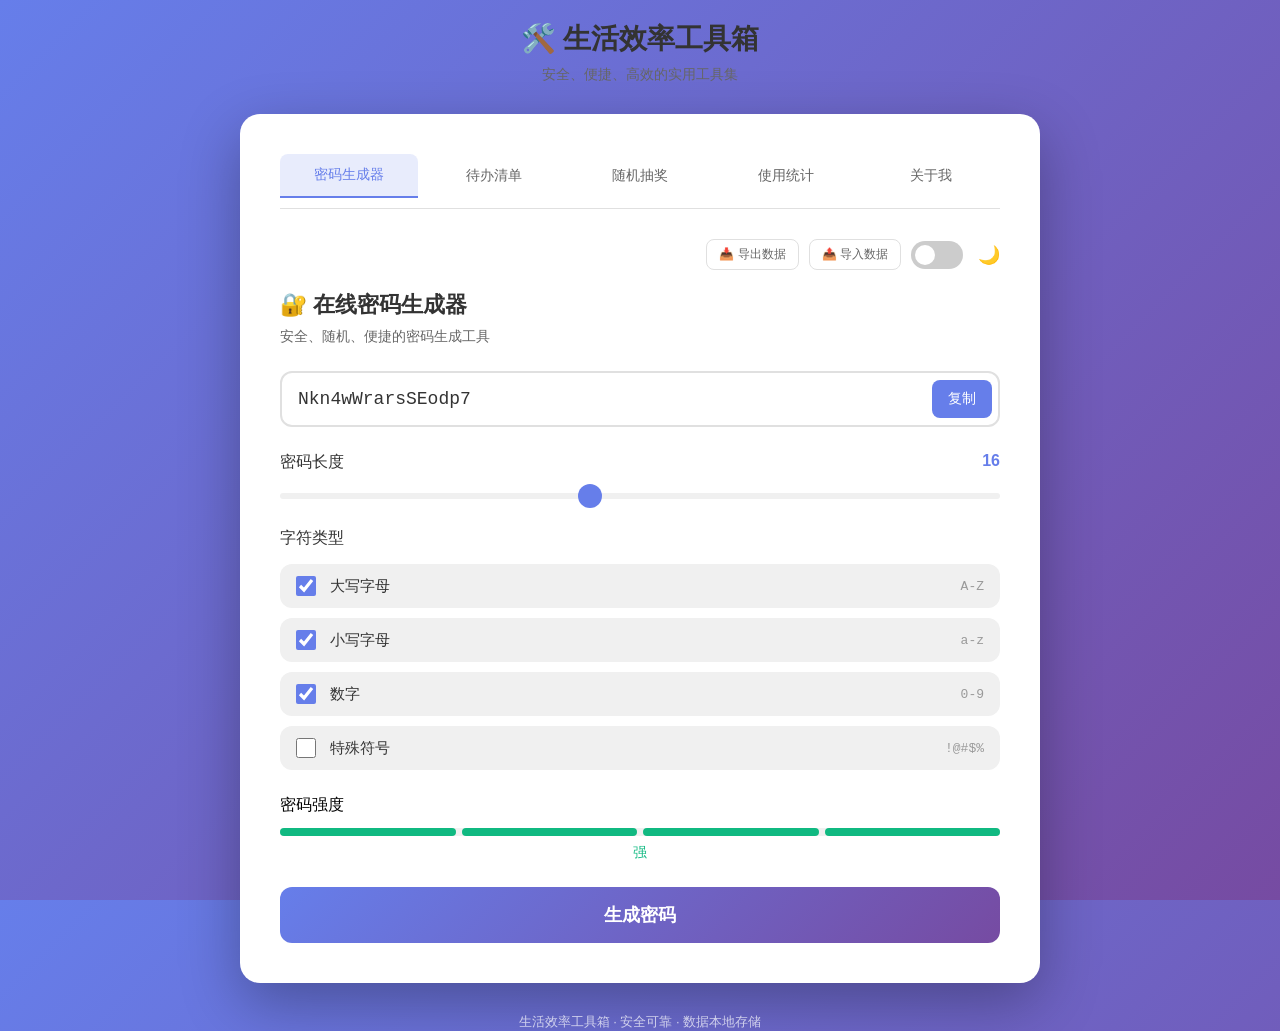
==== commit c9fac564: "更新简历页面：添加朱世强个人信息" ====
--- a/index.html
+++ b/index.html
@@ -191,18 +191,199 @@
 
             <div id="about-tab" class="tab-content">
                 <div class="tool-section about-section">
-                    <h2 class="tool-title">📄 个人简历</h2>
-                    <p class="tool-desc">点击下方查看或下载完整简历</p>
-                    
-                    <div class="pdf-container">
-                        <iframe src="简历.pdf" class="pdf-iframe" title="个人简历PDF"></iframe>
-                    </div>
-                    
-                    <div class="pdf-actions">
-                        <a href="简历.pdf" download class="btn-primary download-pdf-btn">📥 下载简历PDF</a>
-                        <a href="简历.pdf" target="_blank" class="btn-secondary btn-sm">🔗 新窗口打开</a>
-                    </div>
-                    
+                    <div class="resume-header">
+                        <div class="resume-avatar">👨‍💻</div>
+                        <h1 class="resume-name">朱世强</h1>
+                        <p class="resume-title">移动端开发工程师</p>
+                        <div class="resume-status">
+                            <span class="status-badge studying">在读</span>
+                            <span class="status-badge education">大专</span>
+                        </div>
+                    </div>
+
+                    <div class="resume-contact">
+                        <div class="contact-item">
+                            <span class="contact-icon">📱</span>
+                            <span class="contact-text">15860027796</span>
+                        </div>
+                        <div class="contact-item">
+                            <span class="contact-icon">📍</span>
+                            <span class="contact-text">期望城市：深圳</span>
+                        </div>
+                        <div class="contact-item">
+                            <span class="contact-icon">💰</span>
+                            <span class="contact-text">期望薪资：3500</span>
+                        </div>
+                        <div class="contact-item">
+                            <span class="contact-icon">🔗</span>
+                            <a href="https://github.com/xiaoxin24444/2444-" target="_blank" class="contact-link">GitHub主页</a>
+                        </div>
+                    </div>
+
+                    <div class="resume-section">
+                        <h3 class="section-title">🎓 教育经历</h3>
+                        <div class="education-card">
+                            <div class="edu-header">
+                                <span class="edu-school">福州软件职业技术学院</span>
+                                <span class="edu-time">2024-09 ~ 2027-06</span>
+                            </div>
+                            <div class="edu-detail">
+                                <span class="edu-major">人工智能技术应用 · 大专 · 全日制</span>
+                                <span class="edu-college">智能产业学院 · 福州</span>
+                            </div>
+                        </div>
+                    </div>
+
+                    <div class="resume-section">
+                        <h3 class="section-title">🏆 学生会干事经历</h3>
+                        <div class="experience-list">
+                            <div class="exp-item">
+                                <span class="exp-icon">📦</span>
+                                <div class="exp-content">
+                                    <p>高效执行10+场校园活动的后勤保障工作，累计搬运设备200+件，确保活动物资100%准时到位</p>
+                                </div>
+                            </div>
+                            <div class="exp-item">
+                                <span class="exp-icon">🎨</span>
+                                <div class="exp-content">
+                                    <p>主导设计并张贴15+张宣传海报，提升活动曝光率，使参与人数环比增长30%</p>
+                                </div>
+                            </div>
+                            <div class="exp-item">
+                                <span class="exp-icon">⏰</span>
+                                <div class="exp-content">
+                                    <p>严格履行值班职责，保持100%准时到岗记录，获评"月度优秀值班干事"称号</p>
+                                </div>
+                            </div>
+                            <div class="exp-item">
+                                <span class="exp-icon">✅</span>
+                                <div class="exp-content">
+                                    <p>规范例会签到流程，建立电子签到系统，将签到效率提升50%</p>
+                                </div>
+                            </div>
+                        </div>
+                    </div>
+
+                    <div class="resume-section">
+                        <h3 class="section-title">📚 课程项目</h3>
+                        <div class="experience-list">
+                            <div class="exp-item">
+                                <span class="exp-icon">👥</span>
+                                <div class="exp-content">
+                                    <p>领导4人团队在48小时内完成市场分析项目，整合20+份行业报告，制作40页专业演示文档</p>
+                                </div>
+                            </div>
+                            <div class="exp-item">
+                                <span class="exp-icon">🎯</span>
+                                <div class="exp-content">
+                                    <p>负责关键章节的现场演示，以95%的内容完整度和清晰逻辑获得教授特别表扬</p>
+                                </div>
+                            </div>
+                            <div class="exp-item">
+                                <span class="exp-icon">📊</span>
+                                <div class="exp-content">
+                                    <p>协调组员分工，建立每日进度汇报机制，确保项目按时交付并取得B+成绩</p>
+                                </div>
+                            </div>
+                            <div class="exp-item">
+                                <span class="exp-icon">🤝</span>
+                                <div class="exp-content">
+                                    <p>创建冲突解决预案，维持团队高效协作，项目期间实现零冲突记录</p>
+                                </div>
+                            </div>
+                        </div>
+                    </div>
+
+                    <div class="resume-section">
+                        <h3 class="section-title">🌟 在校表现</h3>
+                        <div class="achievement-grid">
+                            <div class="achievement-item">
+                                <span class="achievement-num">85</span>
+                                <span class="achievement-label">课程均分</span>
+                            </div>
+                            <div class="achievement-item">
+                                <span class="achievement-num">30%</span>
+                                <span class="achievement-label">专业排名前</span>
+                            </div>
+                            <div class="achievement-item">
+                                <span class="achievement-num">8</span>
+                                <span class="achievement-label">学期全勤</span>
+                            </div>
+                            <div class="achievement-item">
+                                <span class="achievement-num">4年</span>
+                                <span class="achievement-label">纪律模范生</span>
+                            </div>
+                        </div>
+                        <div class="experience-list">
+                            <div class="exp-item">
+                                <span class="exp-icon">💼</span>
+                                <div class="exp-content">
+                                    <p>独立承担全部学业费用，通过勤工俭学实现财务自理</p>
+                                </div>
+                            </div>
+                            <div class="exp-item">
+                                <span class="exp-icon">📖</span>
+                                <div class="exp-content">
+                                    <p>建立5人学习小组，通过定期知识分享帮助成员平均成绩提升15%</p>
+                                </div>
+                            </div>
+                        </div>
+                    </div>
+
+                    <div class="resume-section">
+                        <h3 class="section-title">💼 工作经历</h3>
+                        <div class="work-card">
+                            <div class="work-header">
+                                <span class="work-company">智商有限公司</span>
+                                <span class="work-time">2028-02 ~ 2029-05</span>
+                            </div>
+                            <div class="work-detail">
+                                <span class="work-dept">创新业务部 · 全栈开发 · 深圳</span>
+                            </div>
+                        </div>
+                    </div>
+
+                    <div class="resume-section">
+                        <h3 class="section-title">🚀 项目经历</h3>
+                        <div class="project-card">
+                            <div class="project-header">
+                                <span class="project-name">伙伴匹配系统</span>
+                                <span class="project-time">2023-12 ~ 2024-03</span>
+                            </div>
+                            <div class="project-detail">
+                                <span class="project-role">后端开发 · 杭州</span>
+                            </div>
+                            <div class="project-desc">
+                                <p>团队协作开发，负责后端架构设计与API接口实现，促进团队合作高效推进项目目标达成</p>
+                            </div>
+                        </div>
+                    </div>
+
+                    <div class="resume-section">
+                        <h3 class="section-title">⚡ 专业技能</h3>
+                        <div class="skills-container">
+                            <div class="skill-category">
+                                <h4>计算机技能</h4>
+                                <div class="skills-list">
+                                    <span class="skill-tag">Python</span>
+                                    <span class="skill-tag">JavaScript</span>
+                                    <span class="skill-tag">HTML/CSS</span>
+                                    <span class="skill-tag">移动端开发</span>
+                                    <span class="skill-tag">数据分析</span>
+                                </div>
+                            </div>
+                            <div class="skill-category">
+                                <h4>软技能</h4>
+                                <div class="skills-list">
+                                    <span class="skill-tag soft">团队协作</span>
+                                    <span class="skill-tag soft">项目管理</span>
+                                    <span class="skill-tag soft">问题解决</span>
+                                    <span class="skill-tag soft">沟通协调</span>
+                                </div>
+                            </div>
+                        </div>
+                    </div>
+
                     <div class="about-footer">
                         <p>感谢访问我的工具箱！如有问题或建议，欢迎联系我。</p>
                     </div>
--- a/css/tools.css
+++ b/css/tools.css
@@ -493,53 +493,278 @@
     text-align: center;
 }
 
-.pdf-container {
-    width: 100%;
-    margin: 20px auto 30px;
-    border-radius: var(--radius-md);
-    overflow: hidden;
-    box-shadow: var(--shadow-light);
-}
-
-.pdf-iframe {
-    width: 100%;
-    height: 600px;
-    border: none;
+.resume-header {
+    text-align: center;
+    padding: 30px 20px;
+    background: linear-gradient(135deg, var(--primary-color) 0%, var(--primary-dark) 100%);
+    border-radius: var(--radius-lg);
+    margin-bottom: 30px;
+}
+
+.resume-avatar {
+    width: 80px;
+    height: 80px;
+    border-radius: 50%;
+    background: rgba(255,255,255,0.2);
+    display: flex;
+    align-items: center;
+    justify-content: center;
+    font-size: 40px;
+    margin: 0 auto 15px;
+}
+
+.resume-name {
+    color: #fff;
+    font-size: 28px;
+    font-weight: 700;
+    margin-bottom: 8px;
+}
+
+.resume-title {
+    color: rgba(255,255,255,0.9);
+    font-size: 16px;
+    margin-bottom: 15px;
+}
+
+.resume-status {
+    display: flex;
+    gap: 10px;
+    justify-content: center;
+}
+
+.status-badge {
+    padding: 6px 16px;
+    border-radius: 20px;
+    font-size: 13px;
+    font-weight: 500;
+}
+
+.status-badge.studying {
+    background: rgba(255,255,255,0.25);
+    color: #fff;
+}
+
+.status-badge.education {
+    background: rgba(255,255,255,0.15);
+    color: rgba(255,255,255,0.9);
+}
+
+.resume-contact {
+    display: grid;
+    grid-template-columns: repeat(2, 1fr);
+    gap: 15px;
+    margin-bottom: 30px;
+}
+
+.contact-item {
+    display: flex;
+    align-items: center;
+    gap: 10px;
+    padding: 12px 16px;
+    background: var(--card-bg);
+    border-radius: var(--radius-md);
+    border: 1px solid var(--border-color);
+}
+
+.contact-icon {
+    font-size: 18px;
+}
+
+.contact-text {
+    color: var(--text-primary);
+    font-size: 14px;
+}
+
+.contact-link {
+    color: var(--primary-color);
+    text-decoration: none;
+    font-size: 14px;
+}
+
+.contact-link:hover {
+    text-decoration: underline;
+}
+
+.resume-section {
+    margin-bottom: 25px;
+}
+
+.section-title {
+    color: var(--text-primary);
+    font-size: 18px;
+    font-weight: 600;
+    margin-bottom: 15px;
+    padding-bottom: 10px;
+    border-bottom: 2px solid var(--primary-color);
+}
+
+.education-card, .work-card, .project-card {
+    background: var(--card-bg);
+    border-radius: var(--radius-md);
+    padding: 20px;
+    border: 1px solid var(--border-color);
+}
+
+.edu-header, .work-header, .project-header {
+    display: flex;
+    justify-content: space-between;
+    align-items: flex-start;
+    margin-bottom: 10px;
+}
+
+.edu-school, .work-company, .project-name {
+    color: var(--text-primary);
+    font-size: 16px;
+    font-weight: 600;
+}
+
+.edu-time, .work-time, .project-time {
+    color: var(--text-secondary);
+    font-size: 13px;
+}
+
+.edu-detail, .work-detail, .project-detail {
+    display: flex;
+    flex-direction: column;
+    gap: 5px;
+}
+
+.edu-major, .work-dept, .project-role {
+    color: var(--text-secondary);
+    font-size: 14px;
+}
+
+.edu-college {
+    color: var(--text-muted);
+    font-size: 13px;
+}
+
+.project-desc {
+    margin-top: 10px;
+    color: var(--text-secondary);
+    font-size: 14px;
+    line-height: 1.6;
+}
+
+.experience-list {
+    display: flex;
+    flex-direction: column;
+    gap: 12px;
+}
+
+.exp-item {
+    display: flex;
+    gap: 12px;
+    padding: 15px;
+    background: var(--card-bg);
+    border-radius: var(--radius-md);
+    border: 1px solid var(--border-color);
+    transition: all 0.3s ease;
+}
+
+.exp-item:hover {
+    border-color: var(--primary-color);
+    transform: translateX(5px);
+}
+
+.exp-icon {
+    font-size: 20px;
+    flex-shrink: 0;
+}
+
+.exp-content p {
+    color: var(--text-secondary);
+    font-size: 14px;
+    line-height: 1.5;
+}
+
+.achievement-grid {
+    display: grid;
+    grid-template-columns: repeat(4, 1fr);
+    gap: 15px;
+    margin-bottom: 20px;
+}
+
+.achievement-item {
+    text-align: center;
+    padding: 20px 15px;
+    background: linear-gradient(135deg, var(--primary-color) 0%, var(--primary-light) 100%);
+    border-radius: var(--radius-md);
+}
+
+.achievement-num {
     display: block;
-    background: var(--bg-color);
-}
-
-.pdf-actions {
-    display: flex;
-    gap: 15px;
-    justify-content: center;
-    margin-top: 20px;
+    color: #fff;
+    font-size: 28px;
+    font-weight: 700;
+    margin-bottom: 5px;
+}
+
+.achievement-label {
+    display: block;
+    color: rgba(255,255,255,0.9);
+    font-size: 12px;
+}
+
+.skills-container {
+    display: flex;
+    flex-direction: column;
+    gap: 20px;
+}
+
+.skill-category h4 {
+    color: var(--text-primary);
+    font-size: 14px;
+    font-weight: 500;
+    margin-bottom: 12px;
+}
+
+.skills-list {
+    display: flex;
     flex-wrap: wrap;
-}
-
-.download-pdf-btn {
-    display: inline-block;
-    text-decoration: none;
-    padding: 16px 32px;
+    gap: 10px;
+}
+
+.skill-tag {
+    padding: 8px 16px;
+    background: var(--primary-color);
+    color: #fff;
+    border-radius: 20px;
+    font-size: 13px;
+    font-weight: 500;
+}
+
+.skill-tag.soft {
+    background: var(--primary-light);
+    color: var(--primary-dark);
 }
 
 @media (max-width: 768px) {
-    .pdf-iframe {
-        height: 400px;
-    }
-    
-    .pdf-actions {
+    .resume-contact {
+        grid-template-columns: 1fr;
+    }
+    
+    .achievement-grid {
+        grid-template-columns: repeat(2, 1fr);
+    }
+    
+    .edu-header, .work-header, .project-header {
         flex-direction: column;
-    }
-    
-    .download-pdf-btn {
-        width: 100%;
+        gap: 5px;
     }
 }
 
 @media (max-width: 480px) {
-    .pdf-iframe {
-        height: 300px;
+    .resume-name {
+        font-size: 24px;
+    }
+    
+    .achievement-grid {
+        grid-template-columns: 1fr 1fr;
+    }
+    
+    .achievement-num {
+        font-size: 24px;
     }
 }
 
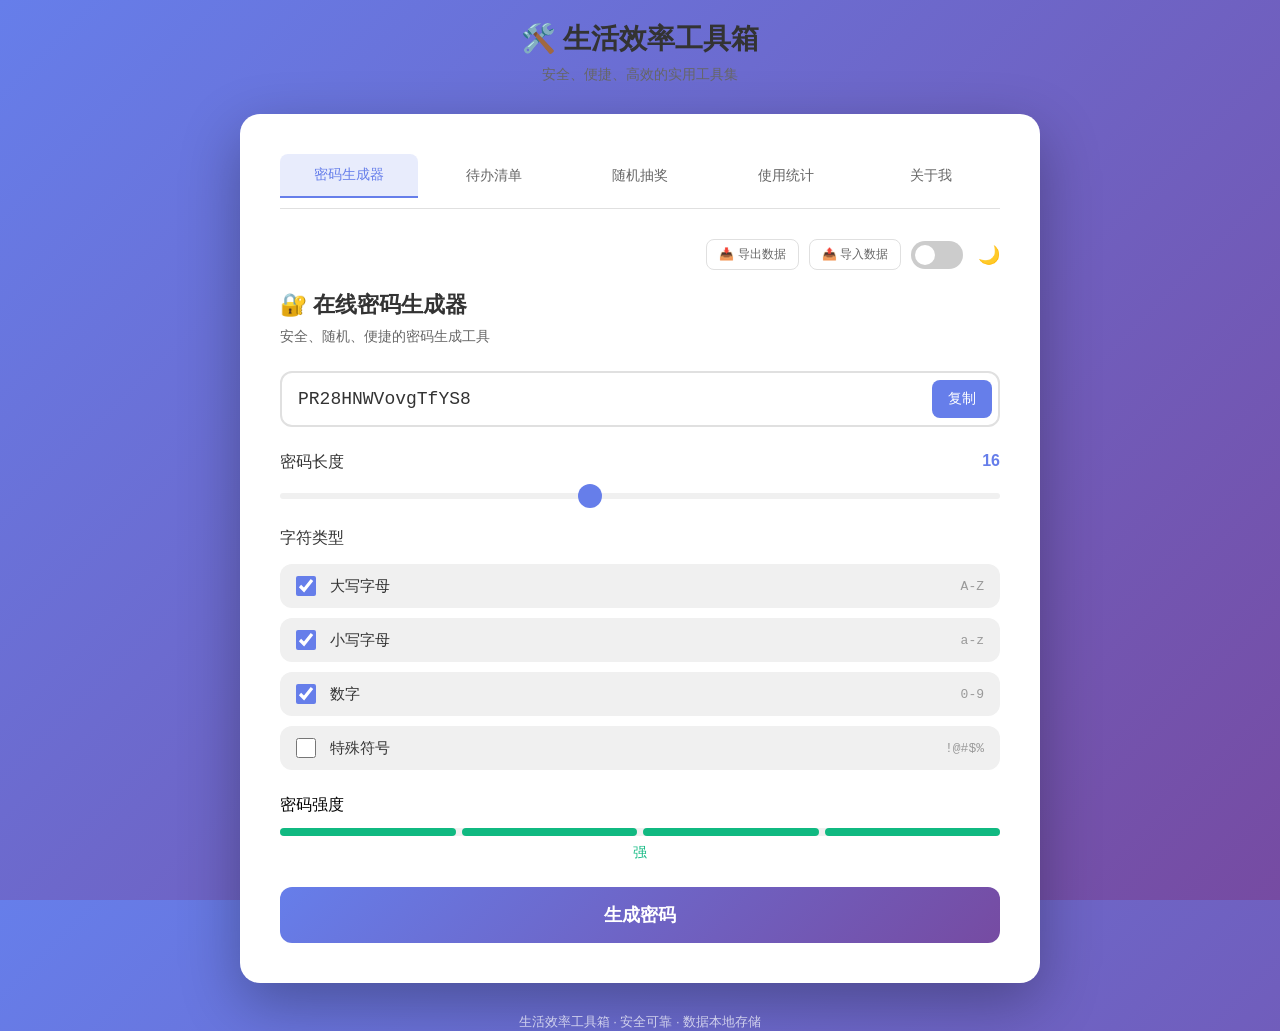
==== commit 7aa2dfbc: "添加CSS版本号强制刷新缓存" ====
--- a/index.html
+++ b/index.html
@@ -4,8 +4,8 @@
     <meta charset="UTF-8">
     <meta name="viewport" content="width=device-width, initial-scale=1.0">
     <title>在线密码生成器工具箱</title>
-    <link rel="stylesheet" href="css/global.css">
-    <link rel="stylesheet" href="css/tools.css">
+    <link rel="stylesheet" href="css/global.css?v=1.0.3">
+    <link rel="stylesheet" href="css/tools.css?v=1.0.3">
 </head>
 <body>
     <div id="app">
--- a/css/tools.css
+++ b/css/tools.css
@@ -231,6 +231,8 @@
 .add-btn {
     padding: 16px 24px;
     flex-shrink: 0;
+    width: auto;
+    min-width: 100px;
 }
 
 .todo-filters {
